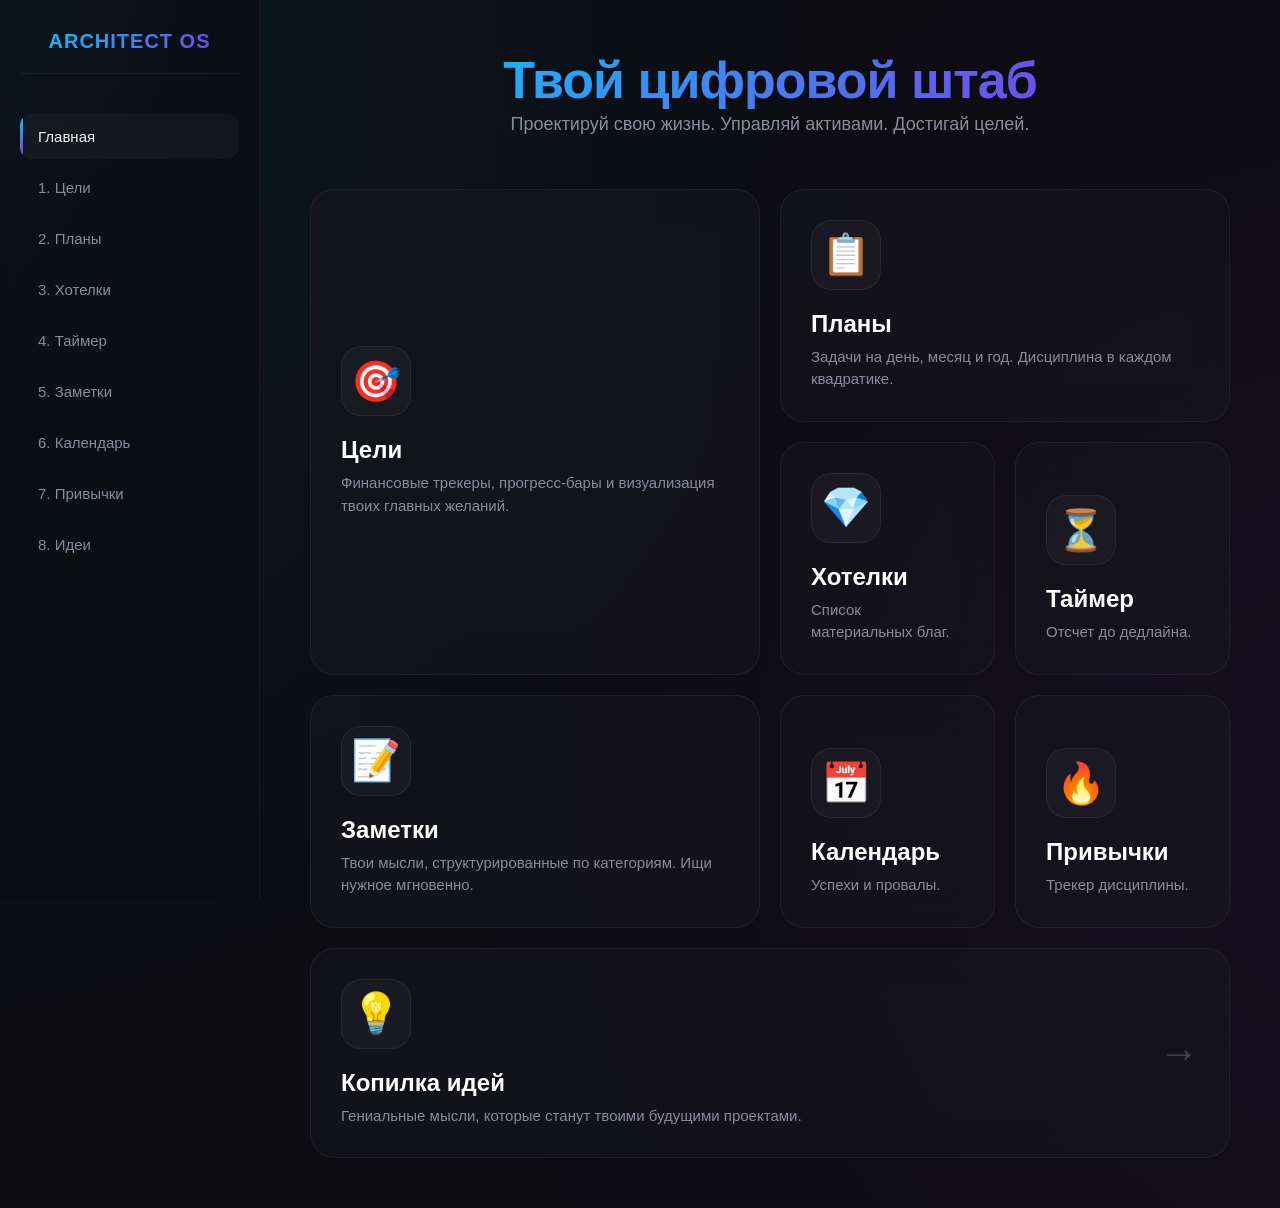
==== index.html @ 13b44ec0 "Update index.html" ====
<!DOCTYPE html>
<html lang="ru">
<head>
    <meta charset="UTF-8">
    <meta name="viewport" content="width=device-width, initial-scale=1.0">
    <title>Architect Dashboard</title>
    <link rel="stylesheet" href="style.css">
    <style>
        .header h1 { font-size: 52px; font-weight: 800; letter-spacing: -1px; background: var(--accent-gradient); -webkit-background-clip: text; -webkit-text-fill-color: transparent; }
        .header p { color: var(--text-muted); font-size: 18px; max-width: 600px; line-height: 1.6; margin-top: 10px; }
        
        /* Bento Grid (Разные размеры карточек) */
        .bento-grid { 
            display: grid; 
            grid-template-columns: repeat(4, 1fr); 
            grid-auto-rows: minmax(180px, auto);
            gap: 20px; 
            perspective: 1000px; 
        }
        
        .bento-card { 
            background: var(--card-bg); 
            backdrop-filter: blur(20px);
            border: 1px solid var(--border-color); 
            padding: 30px; 
            border-radius: 24px; 
            text-decoration: none; 
            color: #fff; 
            transition: all 0.4s ease;
            position: relative; 
            overflow: hidden; 
            display: flex;
            flex-direction: column;
            justify-content: flex-end;
            transform-style: preserve-3d;
        }

        /* Размеры карточек */
        .bento-card:nth-child(1) { grid-column: span 2; grid-row: span 2; justify-content: center; }
        .bento-card:nth-child(2) { grid-column: span 2; }
        .bento-card:nth-child(3) { grid-column: span 1; }
        .bento-card:nth-child(4) { grid-column: span 1; }
        .bento-card:nth-child(5) { grid-column: span 2; }
        .bento-card:nth-child(6) { grid-column: span 1; }
        .bento-card:nth-child(7) { grid-column: span 1; }
        .bento-card:nth-child(8) { grid-column: span 4; flex-direction: row; align-items: center; justify-content: space-between; }

        /* Градиентная обводка при наведении */
        .bento-card::before { 
            content: ''; position: absolute; inset: 0; border-radius: 24px; padding: 2px; 
            background: var(--accent-gradient); 
            -webkit-mask: linear-gradient(#fff 0 0) content-box, linear-gradient(#fff 0 0); 
            -webkit-mask-composite: xor; mask-composite: exclude; 
            opacity: 0; transition: 0.4s; 
        }
        .bento-card:hover::before { opacity: 1; }
        .bento-card:hover { 
            transform: translateY(-5px); 
            box-shadow: var(--shadow-heavy), var(--shadow-glow); 
        }
        
        .card-icon { 
            font-size: 40px; margin-bottom: 20px; 
            width: 70px; height: 70px; 
            display: flex; align-items: center; justify-content: center;
            background: rgba(255, 255, 255, 0.03); 
            border-radius: 20px; 
            border: 1px solid var(--border-color);
            transform: translateZ(30px); 
        }
        .bento-card h2 { font-size: 24px; margin-bottom: 8px; font-weight: 700; transform: translateZ(20px); }
        .bento-card p { color: var(--text-muted); font-size: 15px; line-height: 1.5; transform: translateZ(10px); }

        /* Адаптив для телефонов */
        @media (max-width: 900px) {
            .bento-grid { grid-template-columns: 1fr; }
            .bento-card { grid-column: span 1 !important; grid-row: span 1 !important; }
        }
    </style>
</head>
<body>

    <div class="sidebar">
        <div class="logo">Architect OS</div>
        <a href="index.html" class="nav-btn active">Главная</a>
        <a href="goals.html" class="nav-btn">1. Цели</a>
        <a href="plans.html" class="nav-btn">2. Планы</a>
        <a href="wishes.html" class="nav-btn">3. Хотелки</a>
        <a href="timer.html" class="nav-btn">4. Таймер</a>
        <a href="notes.html" class="nav-btn">5. Заметки</a>
        <a href="calendar.html" class="nav-btn">6. Календарь</a>
        <a href="habits.html" class="nav-btn">7. Привычки</a>
        <a href="ideas.html" class="nav-btn">8. Идеи</a>
    </div>

    <div class="main-content">
        <div class="header" style="margin-bottom: 50px; text-align: center;">
            <h1>Твой цифровой штаб</h1>
            <p style="margin: 0 auto;">Проектируй свою жизнь. Управляй активами. Достигай целей.</p>
        </div>

        <div class="bento-grid">
            <a href="goals.html" class="bento-card">
                <div class="card-icon">🎯</div>
                <h2>Цели</h2>
                <p>Финансовые трекеры, прогресс-бары и визуализация твоих главных желаний.</p>
            </a>
            <a href="plans.html" class="bento-card">
                <div class="card-icon">📋</div>
                <h2>Планы</h2>
                <p>Задачи на день, месяц и год. Дисциплина в каждом квадратике.</p>
            </a>
            <a href="wishes.html" class="bento-card">
                <div class="card-icon">💎</div>
                <h2>Хотелки</h2>
                <p>Список материальных благ.</p>
            </a>
            <a href="timer.html" class="bento-card">
                <div class="card-icon">⏳</div>
                <h2>Таймер</h2>
                <p>Отсчет до дедлайна.</p>
            </a>
            <a href="notes.html" class="bento-card">
                <div class="card-icon">📝</div>
                <h2>Заметки</h2>
                <p>Твои мысли, структурированные по категориям. Ищи нужное мгновенно.</p>
            </a>
            <a href="calendar.html" class="bento-card">
                <div class="card-icon">📅</div>
                <h2>Календарь</h2>
                <p>Успехи и провалы.</p>
            </a>
            <a href="habits.html" class="bento-card">
                <div class="card-icon">🔥</div>
                <h2>Привычки</h2>
                <p>Трекер дисциплины.</p>
            </a>
            <a href="ideas.html" class="bento-card">
                <div>
                    <div class="card-icon">💡</div>
                    <h2>Копилка идей</h2>
                    <p>Гениальные мысли, которые станут твоими будущими проектами.</p>
                </div>
                <div style="font-size: 40px; opacity: 0.2;">→</div>
            </a>
        </div>
    </div>

    <script src="effects.js"></script>
</body>
</html>
---- style.css ----
:root {
    --bg-color: #0d0d12; /* Глубокий, почти черный с легким фиолетовым оттенком */
    --card-bg: rgba(22, 22, 30, 0.7); /* Полупрозрачный графит */
    --text-main: #f0f0f5;
    --text-muted: #8a8a9d;
    
    /* Новая цветовая палитра: от бирюзы к фиолету */
    --accent-1: #00d2ff; 
    --accent-2: #8a2be2; 
    --accent-gradient: linear-gradient(135deg, var(--accent-1), var(--accent-2));
    
    --border-color: rgba(255, 255, 255, 0.06);
    --btn-bg: rgba(255, 255, 255, 0.05);
    
    --shadow-glow: 0 0 30px rgba(0, 210, 255, 0.15);
    --shadow-heavy: 0 20px 50px rgba(0, 0, 0, 0.5);
}

* { box-sizing: border-box; margin: 0; padding: 0; font-family: 'Inter', 'Segoe UI', sans-serif; }

body { 
    background-color: var(--bg-color); 
    color: var(--text-main); 
    display: flex; 
    min-height: 100vh; 
    overflow-x: hidden;
    position: relative;
}

/* --- ГЛОБАЛЬНЫЙ ФОН (Живой градиент) --- */
body::before {
    content: '';
    position: fixed;
    top: -50%; left: -50%; width: 200%; height: 200%;
    background: 
        radial-gradient(circle at 20% 30%, rgba(0, 210, 255, 0.08) 0%, transparent 40%),
        radial-gradient(circle at 80% 70%, rgba(138, 43, 226, 0.08) 0%, transparent 40%);
    animation: bg-float 20s infinite alternate ease-in-out;
    z-index: -1;
    pointer-events: none;
}
@keyframes bg-float {
    0% { transform: scale(1) translate(0, 0); }
    100% { transform: scale(1.1) translate(2%, 2%); }
}

/* --- БОКОВОЕ МЕНЮ (Стекло) --- */
.sidebar {
    width: 260px; 
    background: rgba(13, 13, 18, 0.6); 
    backdrop-filter: blur(20px);
    border-right: 1px solid var(--border-color);
    padding: 30px 20px; 
    position: fixed; 
    top: 0; left: 0; height: 100vh; 
    overflow-y: auto; 
    z-index: 10;
}

/* Логотип с градиентом */
.logo { 
    font-size: 20px; 
    font-weight: 800; 
    letter-spacing: 1px; 
    background: var(--accent-gradient);
    -webkit-background-clip: text;
    -webkit-text-fill-color: transparent;
    margin-bottom: 40px; 
    text-transform: uppercase; 
    text-align: center; 
    padding-bottom: 20px; 
    border-bottom: 1px solid var(--border-color);
}

/* Кнопки меню */
.nav-btn {
    display: flex;
    align-items: center;
    padding: 14px 18px; 
    color: var(--text-muted); 
    font-size: 15px; 
    font-weight: 500;
    text-decoration: none; 
    border-radius: 12px; 
    margin-bottom: 6px; 
    transition: all 0.3s ease;
    position: relative;
    overflow: hidden;
}

/* Эффект наведения на кнопки меню */
.nav-btn::before {
    content: ''; position: absolute; left: 0; top: 0; height: 100%; width: 3px;
    background: var(--accent-gradient); opacity: 0; transition: 0.3s;
}
.nav-btn:hover, .nav-btn.active { 
    background: rgba(255, 255, 255, 0.03); 
    color: var(--text-main); 
}
.nav-btn:hover::before, .nav-btn.active::before { opacity: 1; }

/* --- КОНТЕНТ --- */
.main-content { margin-left: 260px; padding: 50px; width: calc(100% - 260px); min-height: 100vh; }
.header-center { text-align: center; margin-bottom: 40px; }
.header-center h1 { 
    font-size: 38px; 
    font-weight: 700;
    background: var(--accent-gradient);
    -webkit-background-clip: text;
    -webkit-text-fill-color: transparent;
    margin-bottom: 10px; 
}

/* --- КНОПКИ --- */
.btn-primary {
    display: inline-flex; justify-content: center; align-items: center;
    width: 100%; padding: 16px 24px;
    background: var(--btn-bg); 
    color: #fff;
    border: 1px solid var(--border-color); 
    border-radius: 12px;
    cursor: pointer; font-weight: 600; font-size: 16px;
    transition: all 0.4s cubic-bezier(0.175, 0.885, 0.32, 1.275);
    position: relative;
    overflow: hidden;
}
.btn-primary:hover { 
    background: var(--accent-gradient); 
    border-color: transparent;
    box-shadow: var(--shadow-glow);
    transform: translateY(-2px);
}

/* --- ПОЛЯ ВВОДА --- */
.input-field {
    width: 100%; padding: 16px; margin-top: 5px; margin-bottom: 15px;
    background: rgba(0,0,0,0.2); 
    border: 1px solid var(--border-color); 
    color: #fff; 
    border-radius: 12px; 
    font-size: 15px;
    transition: all 0.3s ease;
}
.input-field:focus { 
    outline: none; 
    border-color: var(--accent-1); 
    box-shadow: 0 0 15px rgba(0, 210, 255, 0.1); 
    background: rgba(0,0,0,0.4);
}

/* --- КАРТОЧКИ (Стекло + 3D) --- */
.card { 
    background: var(--card-bg); 
    backdrop-filter: blur(20px); 
    border: 1px solid var(--border-color); 
    border-radius: 24px; 
    padding: 30px;
    margin-bottom: 24px;
    transition: all 0.4s cubic-bezier(0.175, 0.885, 0.32, 1.275);
    box-shadow: 0 4px 20px rgba(0, 0, 0, 0.2);
    position: relative;
    overflow: hidden;
    animation: slideUpFade 0.6s ease backwards;
    transform-style: preserve-3d;
}
.card:hover { 
    border-color: rgba(255, 255, 255, 0.15); 
    box-shadow: var(--shadow-heavy), var(--shadow-glow); 
}
.card h2, .card h3 { transform: translateZ(20px); }
.card p, .card span { transform: translateZ(10px); }

@keyframes slideUpFade { from { opacity: 0; transform: translateY(30px); } to { opacity: 1; transform: translateY(0); } }

/* Модальное окно */
.custom-modal {
    display: none; position: fixed; top: 0; left: 0; width: 100%; height: 100%;
    background: rgba(0, 0, 0, 0.8); z-index: 9999; justify-content: center; align-items: center;
    backdrop-filter: blur(10px);
}
.custom-modal-content {
    background: #16161e; padding: 35px; border-radius: 24px;
    border: 1px solid rgba(255,255,255,0.1); max-width: 400px; width: 90%; text-align: center;
    box-shadow: var(--shadow-heavy);
    animation: slideUpFade 0.4s ease;
}
.custom-modal h3 { font-size: 22px; margin-bottom: 15px; background: var(--accent-gradient); -webkit-background-clip: text; -webkit-text-fill-color: transparent; }
.custom-modal p { color: var(--text-muted); margin-bottom: 25px; }
.custom-modal-buttons { display: flex; gap: 12px; }
.custom-modal-btn {
    flex: 1; padding: 14px; border-radius: 12px; cursor: pointer; font-weight: 600;
    border: none; font-size: 15px; transition: 0.3s;
}
.btn-confirm-delete { background: #ff4d4d; color: white; }
.btn-confirm-delete:hover { background: #e60000; }
.btn-cancel-delete { background: var(--btn-bg); color: white; border: 1px solid var(--border-color); }
.btn-cancel-delete:hover { background: rgba(255,255,255,0.1); }
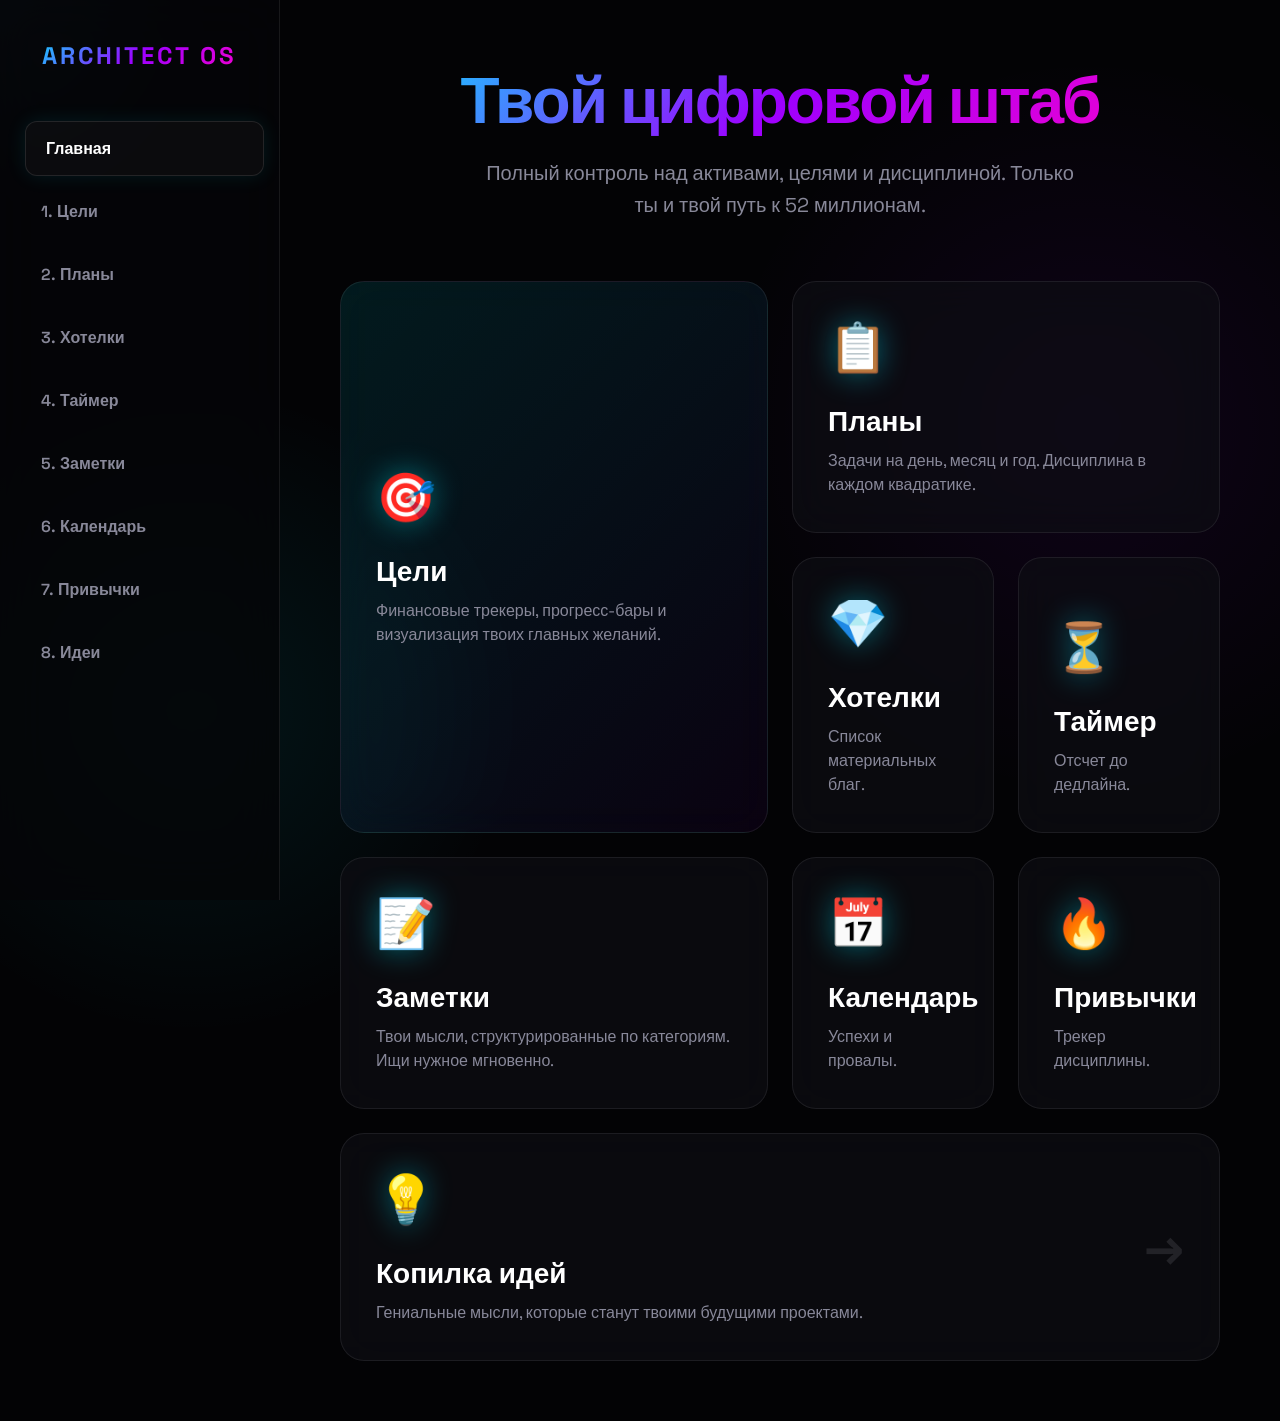
==== commit 4bad15be: "Update index.html" ====
--- a/index.html
+++ b/index.html
@@ -3,30 +3,30 @@
 <head>
     <meta charset="UTF-8">
     <meta name="viewport" content="width=device-width, initial-scale=1.0">
-    <title>Architect Dashboard</title>
+    <title>Architect OS</title>
     <link rel="stylesheet" href="style.css">
     <style>
-        .header h1 { font-size: 52px; font-weight: 800; letter-spacing: -1px; background: var(--accent-gradient); -webkit-background-clip: text; -webkit-text-fill-color: transparent; }
-        .header p { color: var(--text-muted); font-size: 18px; max-width: 600px; line-height: 1.6; margin-top: 10px; }
+        .header { margin-bottom: 60px; text-align: center; }
+        .header h1 { font-size: 64px; font-weight: 700; letter-spacing: -2px; background: var(--gradient-main); -webkit-background-clip: text; -webkit-text-fill-color: transparent; }
+        .header p { color: var(--text-muted); font-size: 20px; max-width: 600px; margin: 15px auto 0; line-height: 1.6; }
         
-        /* Bento Grid (Разные размеры карточек) */
         .bento-grid { 
             display: grid; 
             grid-template-columns: repeat(4, 1fr); 
-            grid-auto-rows: minmax(180px, auto);
-            gap: 20px; 
-            perspective: 1000px; 
+            grid-auto-rows: minmax(200px, auto);
+            gap: 24px; 
+            perspective: 1200px; 
         }
         
         .bento-card { 
-            background: var(--card-bg); 
+            background: var(--panel-bg); 
             backdrop-filter: blur(20px);
-            border: 1px solid var(--border-color); 
-            padding: 30px; 
+            border: 1px solid var(--border-glass); 
+            padding: 35px; 
             border-radius: 24px; 
             text-decoration: none; 
             color: #fff; 
-            transition: all 0.4s ease;
+            transition: all 0.5s cubic-bezier(0.175, 0.885, 0.32, 1.275);
             position: relative; 
             overflow: hidden; 
             display: flex;
@@ -35,8 +35,8 @@
             transform-style: preserve-3d;
         }
 
-        /* Размеры карточек */
-        .bento-card:nth-child(1) { grid-column: span 2; grid-row: span 2; justify-content: center; }
+        /* Асимметричная сетка (Bento) */
+        .bento-card:nth-child(1) { grid-column: span 2; grid-row: span 2; justify-content: center; background: linear-gradient(135deg, rgba(0,240,255,0.1), rgba(157,0,255,0.05)); }
         .bento-card:nth-child(2) { grid-column: span 2; }
         .bento-card:nth-child(3) { grid-column: span 1; }
         .bento-card:nth-child(4) { grid-column: span 1; }
@@ -45,36 +45,31 @@
         .bento-card:nth-child(7) { grid-column: span 1; }
         .bento-card:nth-child(8) { grid-column: span 4; flex-direction: row; align-items: center; justify-content: space-between; }
 
-        /* Градиентная обводка при наведении */
         .bento-card::before { 
             content: ''; position: absolute; inset: 0; border-radius: 24px; padding: 2px; 
-            background: var(--accent-gradient); 
+            background: var(--gradient-main); 
             -webkit-mask: linear-gradient(#fff 0 0) content-box, linear-gradient(#fff 0 0); 
             -webkit-mask-composite: xor; mask-composite: exclude; 
             opacity: 0; transition: 0.4s; 
         }
         .bento-card:hover::before { opacity: 1; }
         .bento-card:hover { 
-            transform: translateY(-5px); 
-            box-shadow: var(--shadow-heavy), var(--shadow-glow); 
+            transform: translateY(-8px) scale(1.01); 
+            box-shadow: 0 30px 60px rgba(0, 0, 0, 0.8), 0 0 40px rgba(0, 240, 255, 0.15); 
         }
         
         .card-icon { 
-            font-size: 40px; margin-bottom: 20px; 
-            width: 70px; height: 70px; 
-            display: flex; align-items: center; justify-content: center;
-            background: rgba(255, 255, 255, 0.03); 
-            border-radius: 20px; 
-            border: 1px solid var(--border-color);
-            transform: translateZ(30px); 
+            font-size: 48px; margin-bottom: 25px; 
+            transform: translateZ(40px); 
+            filter: drop-shadow(0 0 15px rgba(0, 240, 255, 0.4));
         }
-        .bento-card h2 { font-size: 24px; margin-bottom: 8px; font-weight: 700; transform: translateZ(20px); }
-        .bento-card p { color: var(--text-muted); font-size: 15px; line-height: 1.5; transform: translateZ(10px); }
+        .bento-card h2 { font-size: 28px; margin-bottom: 10px; font-weight: 700; transform: translateZ(30px); }
+        .bento-card p { color: var(--text-muted); font-size: 16px; line-height: 1.5; transform: translateZ(20px); }
 
-        /* Адаптив для телефонов */
         @media (max-width: 900px) {
             .bento-grid { grid-template-columns: 1fr; }
             .bento-card { grid-column: span 1 !important; grid-row: span 1 !important; }
+            .header h1 { font-size: 42px; }
         }
     </style>
 </head>
@@ -94,9 +89,9 @@
     </div>
 
     <div class="main-content">
-        <div class="header" style="margin-bottom: 50px; text-align: center;">
+        <div class="header">
             <h1>Твой цифровой штаб</h1>
-            <p style="margin: 0 auto;">Проектируй свою жизнь. Управляй активами. Достигай целей.</p>
+            <p>Полный контроль над активами, целями и дисциплиной. Только ты и твой путь к 52 миллионам.</p>
         </div>
 
         <div class="bento-grid">
@@ -141,11 +136,10 @@
                     <h2>Копилка идей</h2>
                     <p>Гениальные мысли, которые станут твоими будущими проектами.</p>
                 </div>
-                <div style="font-size: 40px; opacity: 0.2;">→</div>
+                <div style="font-size: 50px; opacity: 0.1; font-weight: bold;">→</div>
             </a>
         </div>
     </div>
-
     <script src="effects.js"></script>
 </body>
 </html>
--- a/style.css
+++ b/style.css
@@ -1,197 +1,171 @@
+@import url('https://fonts.googleapis.com/css2?family=Space+Grotesk:wght@400;600;700&display=swap');
+
 :root {
-    --bg-color: #0d0d12; /* Глубокий, почти черный с легким фиолетовым оттенком */
-    --card-bg: rgba(22, 22, 30, 0.7); /* Полупрозрачный графит */
-    --text-main: #f0f0f5;
-    --text-muted: #8a8a9d;
-    
-    /* Новая цветовая палитра: от бирюзы к фиолету */
-    --accent-1: #00d2ff; 
-    --accent-2: #8a2be2; 
-    --accent-gradient: linear-gradient(135deg, var(--accent-1), var(--accent-2));
-    
-    --border-color: rgba(255, 255, 255, 0.06);
-    --btn-bg: rgba(255, 255, 255, 0.05);
-    
-    --shadow-glow: 0 0 30px rgba(0, 210, 255, 0.15);
-    --shadow-heavy: 0 20px 50px rgba(0, 0, 0, 0.5);
+    --bg-deep: #030305;
+    --panel-bg: rgba(15, 15, 20, 0.65);
+    --text-main: #ffffff;
+    --text-muted: #888899;
+    --neon-blue: #00f0ff;
+    --neon-purple: #9d00ff;
+    --neon-pink: #ff00c8;
+    --gradient-main: linear-gradient(135deg, var(--neon-blue), var(--neon-purple), var(--neon-pink));
+    --border-glass: rgba(255, 255, 255, 0.08);
 }
 
-* { box-sizing: border-box; margin: 0; padding: 0; font-family: 'Inter', 'Segoe UI', sans-serif; }
+* { box-sizing: border-box; margin: 0; padding: 0; font-family: 'Space Grotesk', sans-serif; }
 
 body { 
-    background-color: var(--bg-color); 
+    background-color: var(--bg-deep); 
     color: var(--text-main); 
     display: flex; 
     min-height: 100vh; 
     overflow-x: hidden;
     position: relative;
+    /* Сложный многослойный фон */
+    background-image: 
+        radial-gradient(circle at 15% 50%, rgba(0, 240, 255, 0.08), transparent 25%),
+        radial-gradient(circle at 85% 30%, rgba(157, 0, 255, 0.08), transparent 25%);
 }
 
-/* --- ГЛОБАЛЬНЫЙ ФОН (Живой градиент) --- */
-body::before {
-    content: '';
-    position: fixed;
-    top: -50%; left: -50%; width: 200%; height: 200%;
-    background: 
-        radial-gradient(circle at 20% 30%, rgba(0, 210, 255, 0.08) 0%, transparent 40%),
-        radial-gradient(circle at 80% 70%, rgba(138, 43, 226, 0.08) 0%, transparent 40%);
-    animation: bg-float 20s infinite alternate ease-in-out;
-    z-index: -1;
-    pointer-events: none;
-}
-@keyframes bg-float {
-    0% { transform: scale(1) translate(0, 0); }
-    100% { transform: scale(1.1) translate(2%, 2%); }
+/* --- БОКОВОЕ МЕНЮ (Строгое, киберпанк) --- */
+.sidebar {
+    width: 280px; 
+    background: rgba(5, 5, 8, 0.8); 
+    backdrop-filter: blur(25px);
+    -webkit-backdrop-filter: blur(25px);
+    border-right: 1px solid var(--border-glass);
+    padding: 40px 20px; 
+    position: fixed; 
+    top: 0; left: 0; height: 100vh; 
+    z-index: 100;
 }
 
-/* --- БОКОВОЕ МЕНЮ (Стекло) --- */
-.sidebar {
-    width: 260px; 
-    background: rgba(13, 13, 18, 0.6); 
-    backdrop-filter: blur(20px);
-    border-right: 1px solid var(--border-color);
-    padding: 30px 20px; 
-    position: fixed; 
-    top: 0; left: 0; height: 100vh; 
-    overflow-y: auto; 
-    z-index: 10;
+.logo { 
+    font-size: 24px; 
+    font-weight: 700; 
+    letter-spacing: 3px; 
+    text-transform: uppercase;
+    background: var(--gradient-main);
+    -webkit-background-clip: text;
+    -webkit-text-fill-color: transparent;
+    margin-bottom: 50px; 
+    text-align: center;
 }
 
-/* Логотип с градиентом */
-.logo { 
-    font-size: 20px; 
-    font-weight: 800; 
-    letter-spacing: 1px; 
-    background: var(--accent-gradient);
+.nav-btn {
+    display: flex; align-items: center;
+    padding: 16px 20px; 
+    color: var(--text-muted); 
+    font-size: 16px; 
+    font-weight: 600;
+    text-decoration: none; 
+    border-radius: 12px; 
+    margin-bottom: 8px; 
+    transition: all 0.4s ease;
+    border: 1px solid transparent;
+}
+
+.nav-btn:hover, .nav-btn.active { 
+    background: rgba(255, 255, 255, 0.03); 
+    color: #fff; 
+    border: 1px solid rgba(255, 255, 255, 0.1);
+    box-shadow: 0 0 20px rgba(0, 240, 255, 0.1);
+    transform: translateX(5px);
+}
+
+/* --- КОНТЕНТ --- */
+.main-content { margin-left: 280px; padding: 60px; width: calc(100% - 280px); min-height: 100vh; }
+.header-center { text-align: center; margin-bottom: 60px; }
+.header-center h1 { 
+    font-size: 48px; 
+    font-weight: 700;
+    letter-spacing: -1px;
+    background: linear-gradient(to right, #fff, #888);
     -webkit-background-clip: text;
     -webkit-text-fill-color: transparent;
-    margin-bottom: 40px; 
-    text-transform: uppercase; 
-    text-align: center; 
-    padding-bottom: 20px; 
-    border-bottom: 1px solid var(--border-color);
-}
-
-/* Кнопки меню */
-.nav-btn {
-    display: flex;
-    align-items: center;
-    padding: 14px 18px; 
-    color: var(--text-muted); 
-    font-size: 15px; 
-    font-weight: 500;
-    text-decoration: none; 
-    border-radius: 12px; 
-    margin-bottom: 6px; 
-    transition: all 0.3s ease;
-    position: relative;
-    overflow: hidden;
-}
-
-/* Эффект наведения на кнопки меню */
-.nav-btn::before {
-    content: ''; position: absolute; left: 0; top: 0; height: 100%; width: 3px;
-    background: var(--accent-gradient); opacity: 0; transition: 0.3s;
-}
-.nav-btn:hover, .nav-btn.active { 
-    background: rgba(255, 255, 255, 0.03); 
-    color: var(--text-main); 
-}
-.nav-btn:hover::before, .nav-btn.active::before { opacity: 1; }
-
-/* --- КОНТЕНТ --- */
-.main-content { margin-left: 260px; padding: 50px; width: calc(100% - 260px); min-height: 100vh; }
-.header-center { text-align: center; margin-bottom: 40px; }
-.header-center h1 { 
-    font-size: 38px; 
-    font-weight: 700;
-    background: var(--accent-gradient);
-    -webkit-background-clip: text;
-    -webkit-text-fill-color: transparent;
-    margin-bottom: 10px; 
+    margin-bottom: 15px; 
 }
 
 /* --- КНОПКИ --- */
 .btn-primary {
     display: inline-flex; justify-content: center; align-items: center;
-    width: 100%; padding: 16px 24px;
-    background: var(--btn-bg); 
+    width: 100%; padding: 18px 30px;
+    background: rgba(255, 255, 255, 0.03); 
     color: #fff;
-    border: 1px solid var(--border-color); 
+    border: 1px solid rgba(255, 255, 255, 0.1); 
     border-radius: 12px;
     cursor: pointer; font-weight: 600; font-size: 16px;
-    transition: all 0.4s cubic-bezier(0.175, 0.885, 0.32, 1.275);
+    font-family: 'Space Grotesk', sans-serif;
+    transition: all 0.4s ease;
     position: relative;
     overflow: hidden;
+    z-index: 1;
+}
+.btn-primary::after {
+    content: ''; position: absolute; inset: 0; z-index: -1;
+    background: var(--gradient-main); opacity: 0; transition: 0.4s;
 }
 .btn-primary:hover { 
-    background: var(--accent-gradient); 
     border-color: transparent;
-    box-shadow: var(--shadow-glow);
+    box-shadow: 0 0 30px rgba(157, 0, 255, 0.4);
     transform: translateY(-2px);
 }
+.btn-primary:hover::after { opacity: 1; }
 
 /* --- ПОЛЯ ВВОДА --- */
 .input-field {
-    width: 100%; padding: 16px; margin-top: 5px; margin-bottom: 15px;
-    background: rgba(0,0,0,0.2); 
-    border: 1px solid var(--border-color); 
-    color: #fff; 
-    border-radius: 12px; 
-    font-size: 15px;
+    width: 100%; padding: 18px; margin-top: 5px; margin-bottom: 20px;
+    background: rgba(0,0,0,0.4); 
+    border: 1px solid rgba(255,255,255,0.1); 
+    color: var(--neon-blue); 
+    font-family: 'Space Grotesk', sans-serif;
+    border-radius: 12px; font-size: 16px;
     transition: all 0.3s ease;
 }
 .input-field:focus { 
     outline: none; 
-    border-color: var(--accent-1); 
-    box-shadow: 0 0 15px rgba(0, 210, 255, 0.1); 
-    background: rgba(0,0,0,0.4);
+    border-color: var(--neon-blue); 
+    box-shadow: 0 0 20px rgba(0, 240, 255, 0.2); 
 }
 
-/* --- КАРТОЧКИ (Стекло + 3D) --- */
+/* --- КАРТОЧКИ (3D Стекло) --- */
 .card { 
-    background: var(--card-bg); 
+    background: var(--panel-bg); 
     backdrop-filter: blur(20px); 
-    border: 1px solid var(--border-color); 
-    border-radius: 24px; 
+    -webkit-backdrop-filter: blur(20px);
+    border: 1px solid var(--border-glass); 
+    border-radius: 20px; 
     padding: 30px;
     margin-bottom: 24px;
     transition: all 0.4s cubic-bezier(0.175, 0.885, 0.32, 1.275);
-    box-shadow: 0 4px 20px rgba(0, 0, 0, 0.2);
+    box-shadow: 0 10px 40px rgba(0, 0, 0, 0.4);
     position: relative;
-    overflow: hidden;
-    animation: slideUpFade 0.6s ease backwards;
     transform-style: preserve-3d;
 }
 .card:hover { 
     border-color: rgba(255, 255, 255, 0.15); 
-    box-shadow: var(--shadow-heavy), var(--shadow-glow); 
+    box-shadow: 0 20px 50px rgba(0, 0, 0, 0.6), 0 0 30px rgba(0, 240, 255, 0.1); 
 }
-.card h2, .card h3 { transform: translateZ(20px); }
-.card p, .card span { transform: translateZ(10px); }
-
-@keyframes slideUpFade { from { opacity: 0; transform: translateY(30px); } to { opacity: 1; transform: translateY(0); } }
 
 /* Модальное окно */
 .custom-modal {
     display: none; position: fixed; top: 0; left: 0; width: 100%; height: 100%;
-    background: rgba(0, 0, 0, 0.8); z-index: 9999; justify-content: center; align-items: center;
-    backdrop-filter: blur(10px);
+    background: rgba(0, 0, 0, 0.9); z-index: 9999; justify-content: center; align-items: center;
+    backdrop-filter: blur(15px);
 }
 .custom-modal-content {
-    background: #16161e; padding: 35px; border-radius: 24px;
-    border: 1px solid rgba(255,255,255,0.1); max-width: 400px; width: 90%; text-align: center;
-    box-shadow: var(--shadow-heavy);
-    animation: slideUpFade 0.4s ease;
+    background: #0a0a0f; padding: 40px; border-radius: 24px;
+    border: 1px solid rgba(255,255,255,0.1); max-width: 450px; width: 90%; text-align: center;
+    box-shadow: 0 0 50px rgba(157, 0, 255, 0.2);
 }
-.custom-modal h3 { font-size: 22px; margin-bottom: 15px; background: var(--accent-gradient); -webkit-background-clip: text; -webkit-text-fill-color: transparent; }
-.custom-modal p { color: var(--text-muted); margin-bottom: 25px; }
-.custom-modal-buttons { display: flex; gap: 12px; }
+.custom-modal h3 { font-size: 24px; margin-bottom: 15px; color: var(--neon-pink); }
+.custom-modal p { color: var(--text-muted); margin-bottom: 30px; font-size: 16px; }
+.custom-modal-buttons { display: flex; gap: 15px; }
 .custom-modal-btn {
-    flex: 1; padding: 14px; border-radius: 12px; cursor: pointer; font-weight: 600;
-    border: none; font-size: 15px; transition: 0.3s;
+    flex: 1; padding: 16px; border-radius: 12px; cursor: pointer; font-weight: 600; font-family: 'Space Grotesk', sans-serif;
+    border: none; font-size: 16px; transition: 0.3s;
 }
-.btn-confirm-delete { background: #ff4d4d; color: white; }
-.btn-confirm-delete:hover { background: #e60000; }
-.btn-cancel-delete { background: var(--btn-bg); color: white; border: 1px solid var(--border-color); }
+.btn-confirm-delete { background: #ff0055; color: white; }
+.btn-confirm-delete:hover { background: #ff3377; box-shadow: 0 0 20px rgba(255, 0, 85, 0.4); }
+.btn-cancel-delete { background: rgba(255,255,255,0.05); color: white; border: 1px solid rgba(255,255,255,0.1); }
 .btn-cancel-delete:hover { background: rgba(255,255,255,0.1); }
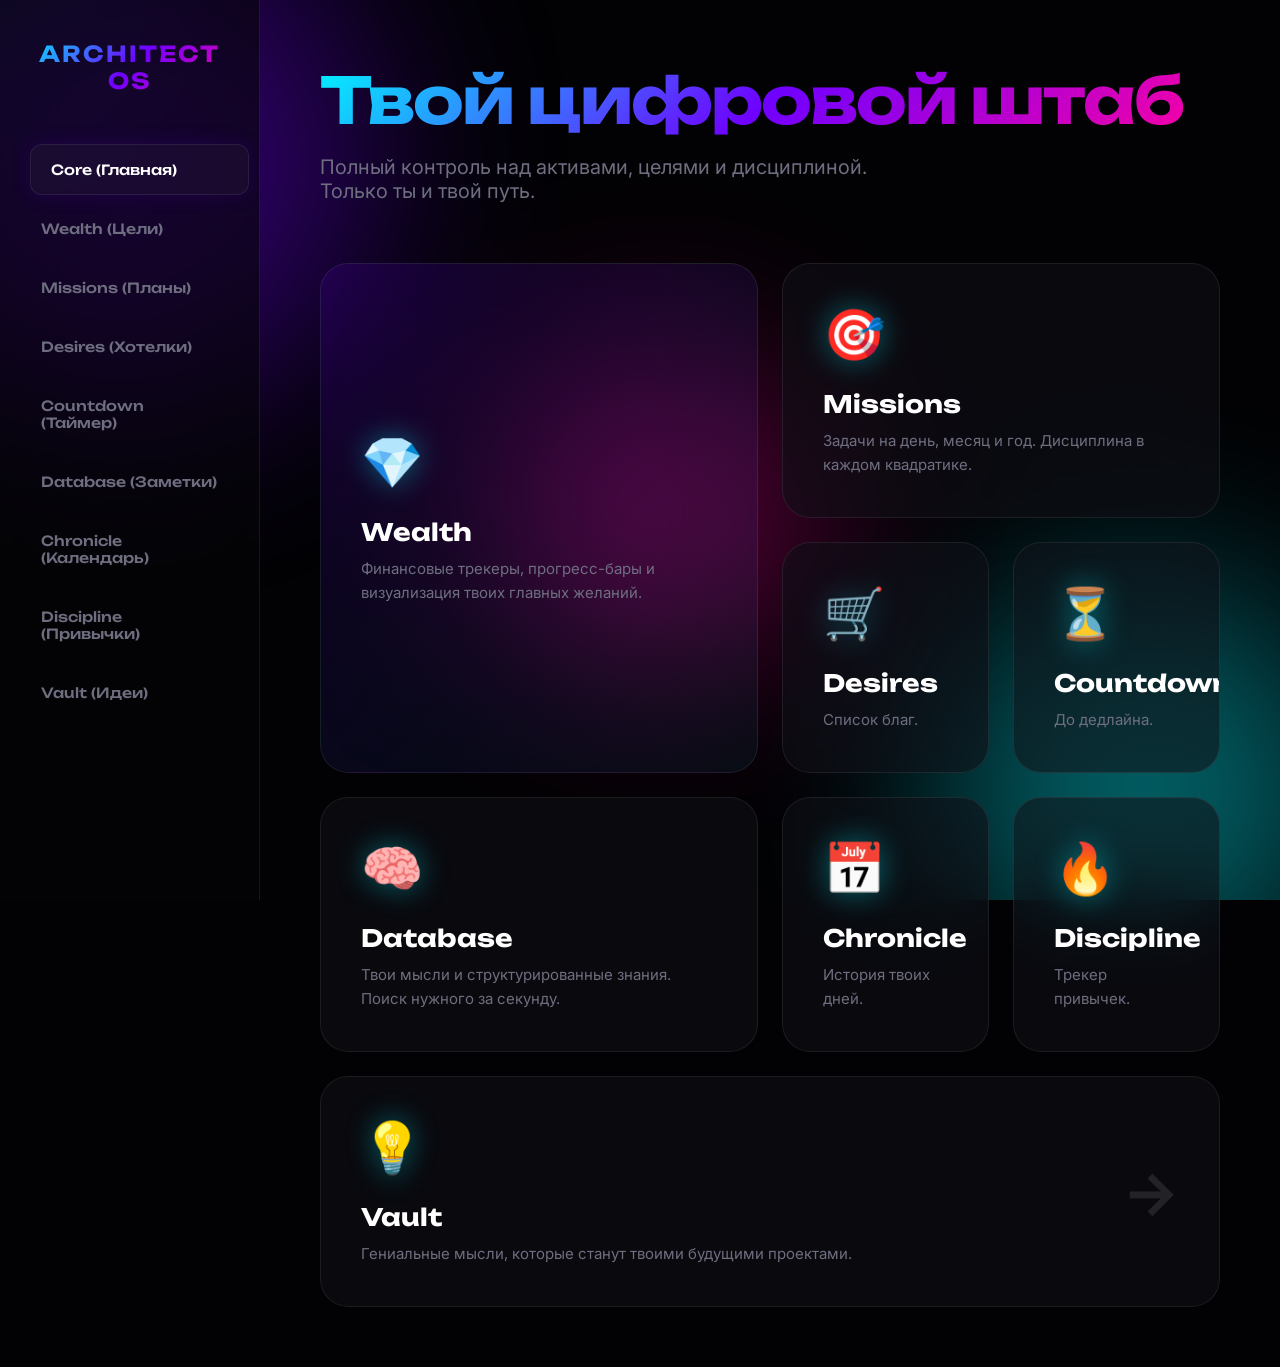
==== commit 0c9a54f5: "Update index.html" ====
--- a/index.html
+++ b/index.html
@@ -3,40 +3,25 @@
 <head>
     <meta charset="UTF-8">
     <meta name="viewport" content="width=device-width, initial-scale=1.0">
-    <title>Architect OS</title>
+    <title>Architect OS | Core</title>
     <link rel="stylesheet" href="style.css">
     <style>
-        .header { margin-bottom: 60px; text-align: center; }
-        .header h1 { font-size: 64px; font-weight: 700; letter-spacing: -2px; background: var(--gradient-main); -webkit-background-clip: text; -webkit-text-fill-color: transparent; }
-        .header p { color: var(--text-muted); font-size: 20px; max-width: 600px; margin: 15px auto 0; line-height: 1.6; }
-        
-        .bento-grid { 
-            display: grid; 
-            grid-template-columns: repeat(4, 1fr); 
-            grid-auto-rows: minmax(200px, auto);
-            gap: 24px; 
-            perspective: 1200px; 
+        /* Специфичный стиль для Bento-сетки */
+        .bento { 
+            display: grid; grid-template-columns: repeat(4, 1fr); 
+            grid-auto-rows: minmax(220px, auto); gap: 24px; perspective: 1500px; 
         }
         
         .bento-card { 
-            background: var(--panel-bg); 
-            backdrop-filter: blur(20px);
-            border: 1px solid var(--border-glass); 
-            padding: 35px; 
-            border-radius: 24px; 
-            text-decoration: none; 
-            color: #fff; 
-            transition: all 0.5s cubic-bezier(0.175, 0.885, 0.32, 1.275);
-            position: relative; 
-            overflow: hidden; 
-            display: flex;
-            flex-direction: column;
-            justify-content: flex-end;
+            background: var(--panel-bg); backdrop-filter: blur(40px); -webkit-backdrop-filter: blur(40px);
+            border: 1px solid var(--glass-border); padding: 40px; border-radius: 28px; 
+            text-decoration: none; color: #fff; transition: all 0.5s cubic-bezier(0.175, 0.885, 0.32, 1.275);
+            position: relative; overflow: hidden; display: flex; flex-direction: column; justify-content: flex-end;
             transform-style: preserve-3d;
         }
 
-        /* Асимметричная сетка (Bento) */
-        .bento-card:nth-child(1) { grid-column: span 2; grid-row: span 2; justify-content: center; background: linear-gradient(135deg, rgba(0,240,255,0.1), rgba(157,0,255,0.05)); }
+        /* Асимметрия */
+        .bento-card:nth-child(1) { grid-column: span 2; grid-row: span 2; justify-content: center; background: linear-gradient(135deg, rgba(112,0,255,0.15), rgba(0,243,255,0.05)); }
         .bento-card:nth-child(2) { grid-column: span 2; }
         .bento-card:nth-child(3) { grid-column: span 1; }
         .bento-card:nth-child(4) { grid-column: span 1; }
@@ -46,97 +31,95 @@
         .bento-card:nth-child(8) { grid-column: span 4; flex-direction: row; align-items: center; justify-content: space-between; }
 
         .bento-card::before { 
-            content: ''; position: absolute; inset: 0; border-radius: 24px; padding: 2px; 
-            background: var(--gradient-main); 
+            content: ''; position: absolute; inset: 0; border-radius: 28px; padding: 2px; 
+            background: var(--gradient-core); 
             -webkit-mask: linear-gradient(#fff 0 0) content-box, linear-gradient(#fff 0 0); 
-            -webkit-mask-composite: xor; mask-composite: exclude; 
-            opacity: 0; transition: 0.4s; 
+            -webkit-mask-composite: xor; mask-composite: exclude; opacity: 0; transition: 0.4s; 
         }
         .bento-card:hover::before { opacity: 1; }
-        .bento-card:hover { 
-            transform: translateY(-8px) scale(1.01); 
-            box-shadow: 0 30px 60px rgba(0, 0, 0, 0.8), 0 0 40px rgba(0, 240, 255, 0.15); 
-        }
+        .bento-card:hover { transform: translateY(-8px) scale(1.02); box-shadow: 0 30px 60px rgba(0, 0, 0, 0.8), 0 0 40px rgba(112, 0, 255, 0.2); }
         
-        .card-icon { 
-            font-size: 48px; margin-bottom: 25px; 
-            transform: translateZ(40px); 
-            filter: drop-shadow(0 0 15px rgba(0, 240, 255, 0.4));
-        }
-        .bento-card h2 { font-size: 28px; margin-bottom: 10px; font-weight: 700; transform: translateZ(30px); }
-        .bento-card p { color: var(--text-muted); font-size: 16px; line-height: 1.5; transform: translateZ(20px); }
+        .card-icon { font-size: 50px; margin-bottom: 25px; transform: translateZ(50px); filter: drop-shadow(0 0 15px rgba(0, 243, 255, 0.4)); }
+        .bento-card h2 { font-family: 'Unbounded', sans-serif; font-size: 24px; margin-bottom: 10px; transform: translateZ(30px); }
+        .bento-card p { color: var(--text-muted); font-size: 15px; line-height: 1.6; transform: translateZ(20px); }
 
         @media (max-width: 900px) {
-            .bento-grid { grid-template-columns: 1fr; }
+            .bento { grid-template-columns: 1fr; }
             .bento-card { grid-column: span 1 !important; grid-row: span 1 !important; }
-            .header h1 { font-size: 42px; }
         }
     </style>
 </head>
 <body>
 
+    <!-- Живой фон -->
+    <div class="bg-orbs">
+        <div class="orb orb-1"></div>
+        <div class="orb orb-2"></div>
+        <div class="orb orb-3"></div>
+    </div>
+
     <div class="sidebar">
         <div class="logo">Architect OS</div>
-        <a href="index.html" class="nav-btn active">Главная</a>
-        <a href="goals.html" class="nav-btn">1. Цели</a>
-        <a href="plans.html" class="nav-btn">2. Планы</a>
-        <a href="wishes.html" class="nav-btn">3. Хотелки</a>
-        <a href="timer.html" class="nav-btn">4. Таймер</a>
-        <a href="notes.html" class="nav-btn">5. Заметки</a>
-        <a href="calendar.html" class="nav-btn">6. Календарь</a>
-        <a href="habits.html" class="nav-btn">7. Привычки</a>
-        <a href="ideas.html" class="nav-btn">8. Идеи</a>
+        <a href="index.html" class="nav-btn active">Core (Главная)</a>
+        <a href="goals.html" class="nav-btn">Wealth (Цели)</a>
+        <a href="plans.html" class="nav-btn">Missions (Планы)</a>
+        <a href="wishes.html" class="nav-btn">Desires (Хотелки)</a>
+        <a href="timer.html" class="nav-btn">Countdown (Таймер)</a>
+        <a href="notes.html" class="nav-btn">Database (Заметки)</a>
+        <a href="calendar.html" class="nav-btn">Chronicle (Календарь)</a>
+        <a href="habits.html" class="nav-btn">Discipline (Привычки)</a>
+        <a href="ideas.html" class="nav-btn">Vault (Идеи)</a>
     </div>
 
     <div class="main-content">
-        <div class="header">
-            <h1>Твой цифровой штаб</h1>
-            <p>Полный контроль над активами, целями и дисциплиной. Только ты и твой путь к 52 миллионам.</p>
+        <div class="header" style="margin-bottom: 60px; text-align: left;">
+            <h1 style="font-size: 64px; font-weight: 700; letter-spacing: -2px; background: var(--gradient-core); -webkit-background-clip: text; -webkit-text-fill-color: transparent;">Твой цифровой штаб</h1>
+            <p style="color: var(--text-muted); font-size: 20px; max-width: 600px; margin-top: 15px;">Полный контроль над активами, целями и дисциплиной. Только ты и твой путь.</p>
         </div>
 
-        <div class="bento-grid">
+        <div class="bento">
             <a href="goals.html" class="bento-card">
-                <div class="card-icon">🎯</div>
-                <h2>Цели</h2>
+                <div class="card-icon">💎</div>
+                <h2>Wealth</h2>
                 <p>Финансовые трекеры, прогресс-бары и визуализация твоих главных желаний.</p>
             </a>
             <a href="plans.html" class="bento-card">
-                <div class="card-icon">📋</div>
-                <h2>Планы</h2>
+                <div class="card-icon">🎯</div>
+                <h2>Missions</h2>
                 <p>Задачи на день, месяц и год. Дисциплина в каждом квадратике.</p>
             </a>
             <a href="wishes.html" class="bento-card">
-                <div class="card-icon">💎</div>
-                <h2>Хотелки</h2>
-                <p>Список материальных благ.</p>
+                <div class="card-icon">🛒</div>
+                <h2>Desires</h2>
+                <p>Список благ.</p>
             </a>
             <a href="timer.html" class="bento-card">
                 <div class="card-icon">⏳</div>
-                <h2>Таймер</h2>
-                <p>Отсчет до дедлайна.</p>
+                <h2>Countdown</h2>
+                <p>До дедлайна.</p>
             </a>
             <a href="notes.html" class="bento-card">
-                <div class="card-icon">📝</div>
-                <h2>Заметки</h2>
-                <p>Твои мысли, структурированные по категориям. Ищи нужное мгновенно.</p>
+                <div class="card-icon">🧠</div>
+                <h2>Database</h2>
+                <p>Твои мысли и структурированные знания. Поиск нужного за секунду.</p>
             </a>
             <a href="calendar.html" class="bento-card">
                 <div class="card-icon">📅</div>
-                <h2>Календарь</h2>
-                <p>Успехи и провалы.</p>
+                <h2>Chronicle</h2>
+                <p>История твоих дней.</p>
             </a>
             <a href="habits.html" class="bento-card">
                 <div class="card-icon">🔥</div>
-                <h2>Привычки</h2>
-                <p>Трекер дисциплины.</p>
+                <h2>Discipline</h2>
+                <p>Трекер привычек.</p>
             </a>
             <a href="ideas.html" class="bento-card">
                 <div>
                     <div class="card-icon">💡</div>
-                    <h2>Копилка идей</h2>
+                    <h2>Vault</h2>
                     <p>Гениальные мысли, которые станут твоими будущими проектами.</p>
                 </div>
-                <div style="font-size: 50px; opacity: 0.1; font-weight: bold;">→</div>
+                <div style="font-size: 60px; opacity: 0.1; font-weight: bold;">→</div>
             </a>
         </div>
     </div>
--- a/style.css
+++ b/style.css
@@ -1,171 +1,132 @@
-@import url('https://fonts.googleapis.com/css2?family=Space+Grotesk:wght@400;600;700&display=swap');
+@import url('https://fonts.googleapis.com/css2?family=Unbounded:wght@300;500;700&family=Inter:wght@400;600&display=swap');
 
 :root {
-    --bg-deep: #030305;
-    --panel-bg: rgba(15, 15, 20, 0.65);
+    --bg-base: #020204;
+    --panel-bg: rgba(18, 18, 24, 0.55);
+    --glass-border: rgba(255, 255, 255, 0.08);
+    
     --text-main: #ffffff;
-    --text-muted: #888899;
-    --neon-blue: #00f0ff;
-    --neon-purple: #9d00ff;
-    --neon-pink: #ff00c8;
-    --gradient-main: linear-gradient(135deg, var(--neon-blue), var(--neon-purple), var(--neon-pink));
-    --border-glass: rgba(255, 255, 255, 0.08);
+    --text-muted: #6e6e80;
+    
+    /* Новая агрессивная палитра: Кибер-неон */
+    --neon-cyan: #00f3ff;
+    --neon-magenta: #ff00a0;
+    --neon-violet: #7000ff;
+    
+    --gradient-core: linear-gradient(135deg, var(--neon-cyan), var(--neon-violet), var(--neon-magenta));
+    --gradient-text: linear-gradient(to right, #fff, #a0a0b0);
 }
 
-* { box-sizing: border-box; margin: 0; padding: 0; font-family: 'Space Grotesk', sans-serif; }
+* { box-sizing: border-box; margin: 0; padding: 0; font-family: 'Inter', sans-serif; }
+h1, h2, h3, .logo, .nav-btn { font-family: 'Unbounded', sans-serif; }
 
 body { 
-    background-color: var(--bg-deep); 
+    background-color: var(--bg-base); 
     color: var(--text-main); 
     display: flex; 
     min-height: 100vh; 
     overflow-x: hidden;
     position: relative;
-    /* Сложный многослойный фон */
-    background-image: 
-        radial-gradient(circle at 15% 50%, rgba(0, 240, 255, 0.08), transparent 25%),
-        radial-gradient(circle at 85% 30%, rgba(157, 0, 255, 0.08), transparent 25%);
 }
 
-/* --- БОКОВОЕ МЕНЮ (Строгое, киберпанк) --- */
+/* --- СЛОЖНЫЙ ФОН (Живые сферы) --- */
+.bg-orbs {
+    position: fixed; top: 0; left: 0; width: 100%; height: 100%; z-index: -1; overflow: hidden;
+}
+.orb {
+    position: absolute; border-radius: 50%; filter: blur(100px); opacity: 0.4;
+    animation: float 20s infinite alternate ease-in-out;
+}
+.orb-1 { width: 500px; height: 500px; background: var(--neon-violet); top: -10%; left: -10%; }
+.orb-2 { width: 400px; height: 400px; background: var(--neon-cyan); bottom: -10%; right: -5%; animation-delay: -5s; }
+.orb-3 { width: 300px; height: 300px; background: var(--neon-magenta); top: 40%; left: 40%; animation-delay: -10s; }
+
+@keyframes float {
+    0% { transform: translate(0, 0) scale(1); }
+    100% { transform: translate(50px, 50px) scale(1.1); }
+}
+
+/* --- БОКОВОЕ МЕНЮ (Строгое) --- */
 .sidebar {
-    width: 280px; 
-    background: rgba(5, 5, 8, 0.8); 
-    backdrop-filter: blur(25px);
-    -webkit-backdrop-filter: blur(25px);
-    border-right: 1px solid var(--border-glass);
+    width: 260px; 
+    background: rgba(5, 5, 8, 0.6); 
+    backdrop-filter: blur(30px);
+    -webkit-backdrop-filter: blur(30px);
+    border-right: 1px solid var(--glass-border);
     padding: 40px 20px; 
-    position: fixed; 
-    top: 0; left: 0; height: 100vh; 
+    position: fixed; top: 0; left: 0; height: 100vh; 
     z-index: 100;
 }
 
 .logo { 
-    font-size: 24px; 
-    font-weight: 700; 
-    letter-spacing: 3px; 
-    text-transform: uppercase;
-    background: var(--gradient-main);
-    -webkit-background-clip: text;
-    -webkit-text-fill-color: transparent;
-    margin-bottom: 50px; 
-    text-align: center;
+    font-size: 22px; font-weight: 700; letter-spacing: 2px;
+    background: var(--gradient-core);
+    -webkit-background-clip: text; -webkit-text-fill-color: transparent;
+    margin-bottom: 50px; text-align: center; text-transform: uppercase;
 }
 
 .nav-btn {
     display: flex; align-items: center;
-    padding: 16px 20px; 
-    color: var(--text-muted); 
-    font-size: 16px; 
-    font-weight: 600;
-    text-decoration: none; 
-    border-radius: 12px; 
-    margin-bottom: 8px; 
-    transition: all 0.4s ease;
+    padding: 16px 20px; color: var(--text-muted); 
+    font-size: 14px; font-weight: 500; text-decoration: none; 
+    border-radius: 12px; margin-bottom: 8px; 
+    transition: all 0.4s cubic-bezier(0.175, 0.885, 0.32, 1.275);
     border: 1px solid transparent;
 }
-
 .nav-btn:hover, .nav-btn.active { 
     background: rgba(255, 255, 255, 0.03); 
-    color: #fff; 
-    border: 1px solid rgba(255, 255, 255, 0.1);
-    box-shadow: 0 0 20px rgba(0, 240, 255, 0.1);
-    transform: translateX(5px);
+    color: #fff; border: 1px solid var(--glass-border);
+    box-shadow: 0 0 20px rgba(112, 0, 255, 0.15);
+    transform: translateX(10px);
 }
 
 /* --- КОНТЕНТ --- */
-.main-content { margin-left: 280px; padding: 60px; width: calc(100% - 280px); min-height: 100vh; }
+.main-content { margin-left: 260px; padding: 60px; width: calc(100% - 260px); min-height: 100vh; position: relative; z-index: 5; }
 .header-center { text-align: center; margin-bottom: 60px; }
-.header-center h1 { 
-    font-size: 48px; 
-    font-weight: 700;
-    letter-spacing: -1px;
-    background: linear-gradient(to right, #fff, #888);
-    -webkit-background-clip: text;
-    -webkit-text-fill-color: transparent;
-    margin-bottom: 15px; 
-}
+.header-center h1 { font-size: 52px; font-weight: 700; background: var(--gradient-text); -webkit-background-clip: text; -webkit-text-fill-color: transparent; }
 
-/* --- КНОПКИ --- */
+/* --- КНОПКИ (Жидкий металл) --- */
 .btn-primary {
     display: inline-flex; justify-content: center; align-items: center;
     width: 100%; padding: 18px 30px;
-    background: rgba(255, 255, 255, 0.03); 
-    color: #fff;
-    border: 1px solid rgba(255, 255, 255, 0.1); 
-    border-radius: 12px;
-    cursor: pointer; font-weight: 600; font-size: 16px;
-    font-family: 'Space Grotesk', sans-serif;
-    transition: all 0.4s ease;
-    position: relative;
-    overflow: hidden;
-    z-index: 1;
+    background: rgba(255,255,255,0.03); color: #fff;
+    border: 1px solid rgba(255,255,255,0.1); border-radius: 16px;
+    cursor: pointer; font-family: 'Unbounded', sans-serif; font-size: 14px; font-weight: 500;
+    transition: all 0.4s ease; position: relative; overflow: hidden; z-index: 1;
 }
-.btn-primary::after {
+.btn-primary::before {
     content: ''; position: absolute; inset: 0; z-index: -1;
-    background: var(--gradient-main); opacity: 0; transition: 0.4s;
+    background: var(--gradient-core); opacity: 0; transition: 0.4s;
 }
-.btn-primary:hover { 
-    border-color: transparent;
-    box-shadow: 0 0 30px rgba(157, 0, 255, 0.4);
-    transform: translateY(-2px);
-}
-.btn-primary:hover::after { opacity: 1; }
+.btn-primary:hover { border-color: transparent; box-shadow: 0 0 30px rgba(0, 243, 255, 0.3); transform: translateY(-3px); }
+.btn-primary:hover::before { opacity: 1; }
 
 /* --- ПОЛЯ ВВОДА --- */
 .input-field {
     width: 100%; padding: 18px; margin-top: 5px; margin-bottom: 20px;
-    background: rgba(0,0,0,0.4); 
-    border: 1px solid rgba(255,255,255,0.1); 
-    color: var(--neon-blue); 
-    font-family: 'Space Grotesk', sans-serif;
-    border-radius: 12px; font-size: 16px;
-    transition: all 0.3s ease;
+    background: rgba(0,0,0,0.5); border: 1px solid rgba(255,255,255,0.1); 
+    color: var(--neon-cyan); font-family: 'Inter', sans-serif; border-radius: 12px; font-size: 15px;
+    transition: 0.3s;
 }
-.input-field:focus { 
-    outline: none; 
-    border-color: var(--neon-blue); 
-    box-shadow: 0 0 20px rgba(0, 240, 255, 0.2); 
-}
+.input-field:focus { outline: none; border-color: var(--neon-cyan); box-shadow: 0 0 20px rgba(0, 243, 255, 0.1); }
 
-/* --- КАРТОЧКИ (3D Стекло) --- */
+/* --- КАРТОЧКИ (3D + Жидкое стекло) --- */
 .card { 
-    background: var(--panel-bg); 
-    backdrop-filter: blur(20px); 
-    -webkit-backdrop-filter: blur(20px);
-    border: 1px solid var(--border-glass); 
-    border-radius: 20px; 
-    padding: 30px;
-    margin-bottom: 24px;
+    background: var(--panel-bg); backdrop-filter: blur(40px); -webkit-backdrop-filter: blur(40px);
+    border: 1px solid var(--glass-border); border-radius: 24px; padding: 30px; margin-bottom: 24px;
     transition: all 0.4s cubic-bezier(0.175, 0.885, 0.32, 1.275);
-    box-shadow: 0 10px 40px rgba(0, 0, 0, 0.4);
-    position: relative;
+    box-shadow: 0 10px 40px rgba(0, 0, 0, 0.5);
     transform-style: preserve-3d;
 }
-.card:hover { 
-    border-color: rgba(255, 255, 255, 0.15); 
-    box-shadow: 0 20px 50px rgba(0, 0, 0, 0.6), 0 0 30px rgba(0, 240, 255, 0.1); 
-}
+.card:hover { border-color: rgba(255, 255, 255, 0.2); box-shadow: 0 20px 50px rgba(0, 0, 0, 0.8), 0 0 30px rgba(112, 0, 255, 0.1); }
 
-/* Модальное окно */
-.custom-modal {
-    display: none; position: fixed; top: 0; left: 0; width: 100%; height: 100%;
-    background: rgba(0, 0, 0, 0.9); z-index: 9999; justify-content: center; align-items: center;
-    backdrop-filter: blur(15px);
-}
-.custom-modal-content {
-    background: #0a0a0f; padding: 40px; border-radius: 24px;
-    border: 1px solid rgba(255,255,255,0.1); max-width: 450px; width: 90%; text-align: center;
-    box-shadow: 0 0 50px rgba(157, 0, 255, 0.2);
-}
-.custom-modal h3 { font-size: 24px; margin-bottom: 15px; color: var(--neon-pink); }
-.custom-modal p { color: var(--text-muted); margin-bottom: 30px; font-size: 16px; }
+/* Модалка */
+.custom-modal { display: none; position: fixed; inset: 0; background: rgba(0, 0, 0, 0.9); z-index: 9999; justify-content: center; align-items: center; backdrop-filter: blur(10px); }
+.custom-modal-content { background: #0a0a0f; padding: 40px; border-radius: 24px; border: 1px solid var(--glass-border); max-width: 450px; width: 90%; text-align: center; box-shadow: 0 0 50px rgba(255, 0, 160, 0.2); }
+.custom-modal h3 { font-size: 24px; margin-bottom: 15px; color: var(--neon-magenta); }
+.custom-modal p { color: var(--text-muted); margin-bottom: 30px; }
 .custom-modal-buttons { display: flex; gap: 15px; }
-.custom-modal-btn {
-    flex: 1; padding: 16px; border-radius: 12px; cursor: pointer; font-weight: 600; font-family: 'Space Grotesk', sans-serif;
-    border: none; font-size: 16px; transition: 0.3s;
-}
-.btn-confirm-delete { background: #ff0055; color: white; }
-.btn-confirm-delete:hover { background: #ff3377; box-shadow: 0 0 20px rgba(255, 0, 85, 0.4); }
+.custom-modal-btn { flex: 1; padding: 16px; border-radius: 12px; cursor: pointer; font-family: 'Unbounded', sans-serif; font-weight: 500; border: none; transition: 0.3s; }
+.btn-confirm-delete { background: var(--neon-magenta); color: white; }
+.btn-confirm-delete:hover { box-shadow: 0 0 20px var(--neon-magenta); }
 .btn-cancel-delete { background: rgba(255,255,255,0.05); color: white; border: 1px solid rgba(255,255,255,0.1); }
-.btn-cancel-delete:hover { background: rgba(255,255,255,0.1); }
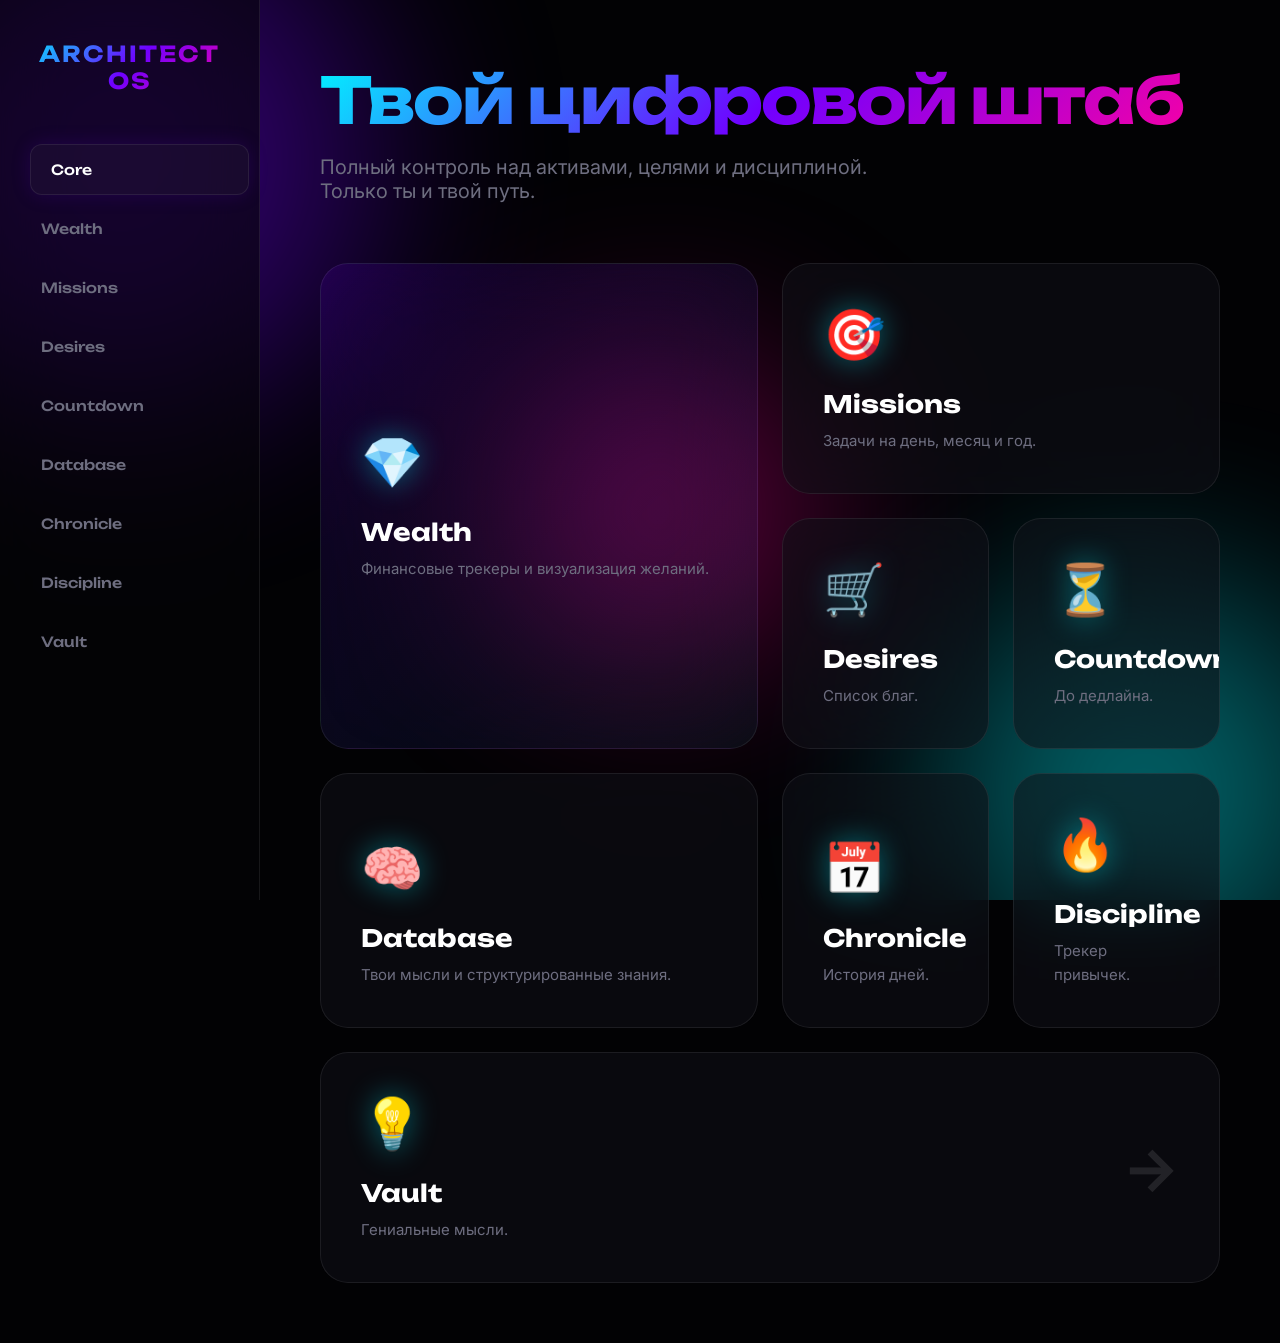
==== commit 6645ce70: "Update index.html" ====
--- a/index.html
+++ b/index.html
@@ -6,21 +6,8 @@
     <title>Architect OS | Core</title>
     <link rel="stylesheet" href="style.css">
     <style>
-        /* Специфичный стиль для Bento-сетки */
-        .bento { 
-            display: grid; grid-template-columns: repeat(4, 1fr); 
-            grid-auto-rows: minmax(220px, auto); gap: 24px; perspective: 1500px; 
-        }
-        
-        .bento-card { 
-            background: var(--panel-bg); backdrop-filter: blur(40px); -webkit-backdrop-filter: blur(40px);
-            border: 1px solid var(--glass-border); padding: 40px; border-radius: 28px; 
-            text-decoration: none; color: #fff; transition: all 0.5s cubic-bezier(0.175, 0.885, 0.32, 1.275);
-            position: relative; overflow: hidden; display: flex; flex-direction: column; justify-content: flex-end;
-            transform-style: preserve-3d;
-        }
-
-        /* Асимметрия */
+        .bento { display: grid; grid-template-columns: repeat(4, 1fr); grid-auto-rows: minmax(220px, auto); gap: 24px; perspective: 1500px; }
+        .bento-card { background: var(--panel-bg); backdrop-filter: blur(40px); border: 1px solid var(--glass-border); padding: 40px; border-radius: 28px; text-decoration: none; color: #fff; transition: all 0.5s cubic-bezier(0.175, 0.885, 0.32, 1.275); position: relative; overflow: hidden; display: flex; flex-direction: column; justify-content: flex-end; transform-style: preserve-3d; }
         .bento-card:nth-child(1) { grid-column: span 2; grid-row: span 2; justify-content: center; background: linear-gradient(135deg, rgba(112,0,255,0.15), rgba(0,243,255,0.05)); }
         .bento-card:nth-child(2) { grid-column: span 2; }
         .bento-card:nth-child(3) { grid-column: span 1; }
@@ -29,98 +16,43 @@
         .bento-card:nth-child(6) { grid-column: span 1; }
         .bento-card:nth-child(7) { grid-column: span 1; }
         .bento-card:nth-child(8) { grid-column: span 4; flex-direction: row; align-items: center; justify-content: space-between; }
-
-        .bento-card::before { 
-            content: ''; position: absolute; inset: 0; border-radius: 28px; padding: 2px; 
-            background: var(--gradient-core); 
-            -webkit-mask: linear-gradient(#fff 0 0) content-box, linear-gradient(#fff 0 0); 
-            -webkit-mask-composite: xor; mask-composite: exclude; opacity: 0; transition: 0.4s; 
-        }
+        .bento-card::before { content: ''; position: absolute; inset: 0; border-radius: 28px; padding: 2px; background: var(--gradient-core); -webkit-mask: linear-gradient(#fff 0 0) content-box, linear-gradient(#fff 0 0); -webkit-mask-composite: xor; mask-composite: exclude; opacity: 0; transition: 0.4s; }
         .bento-card:hover::before { opacity: 1; }
         .bento-card:hover { transform: translateY(-8px) scale(1.02); box-shadow: 0 30px 60px rgba(0, 0, 0, 0.8), 0 0 40px rgba(112, 0, 255, 0.2); }
-        
         .card-icon { font-size: 50px; margin-bottom: 25px; transform: translateZ(50px); filter: drop-shadow(0 0 15px rgba(0, 243, 255, 0.4)); }
         .bento-card h2 { font-family: 'Unbounded', sans-serif; font-size: 24px; margin-bottom: 10px; transform: translateZ(30px); }
         .bento-card p { color: var(--text-muted); font-size: 15px; line-height: 1.6; transform: translateZ(20px); }
-
-        @media (max-width: 900px) {
-            .bento { grid-template-columns: 1fr; }
-            .bento-card { grid-column: span 1 !important; grid-row: span 1 !important; }
-        }
+        @media (max-width: 900px) { .bento { grid-template-columns: 1fr; } .bento-card { grid-column: span 1 !important; grid-row: span 1 !important; } }
     </style>
 </head>
 <body>
-
-    <!-- Живой фон -->
-    <div class="bg-orbs">
-        <div class="orb orb-1"></div>
-        <div class="orb orb-2"></div>
-        <div class="orb orb-3"></div>
-    </div>
-
+    <div class="bg-orbs"><div class="orb orb-1"></div><div class="orb orb-2"></div><div class="orb orb-3"></div></div>
     <div class="sidebar">
         <div class="logo">Architect OS</div>
-        <a href="index.html" class="nav-btn active">Core (Главная)</a>
-        <a href="goals.html" class="nav-btn">Wealth (Цели)</a>
-        <a href="plans.html" class="nav-btn">Missions (Планы)</a>
-        <a href="wishes.html" class="nav-btn">Desires (Хотелки)</a>
-        <a href="timer.html" class="nav-btn">Countdown (Таймер)</a>
-        <a href="notes.html" class="nav-btn">Database (Заметки)</a>
-        <a href="calendar.html" class="nav-btn">Chronicle (Календарь)</a>
-        <a href="habits.html" class="nav-btn">Discipline (Привычки)</a>
-        <a href="ideas.html" class="nav-btn">Vault (Идеи)</a>
+        <a href="index.html" class="nav-btn active">Core</a>
+        <a href="goals.html" class="nav-btn">Wealth</a>
+        <a href="plans.html" class="nav-btn">Missions</a>
+        <a href="wishes.html" class="nav-btn">Desires</a>
+        <a href="timer.html" class="nav-btn">Countdown</a>
+        <a href="notes.html" class="nav-btn">Database</a>
+        <a href="calendar.html" class="nav-btn">Chronicle</a>
+        <a href="habits.html" class="nav-btn">Discipline</a>
+        <a href="ideas.html" class="nav-btn">Vault</a>
     </div>
-
     <div class="main-content">
         <div class="header" style="margin-bottom: 60px; text-align: left;">
             <h1 style="font-size: 64px; font-weight: 700; letter-spacing: -2px; background: var(--gradient-core); -webkit-background-clip: text; -webkit-text-fill-color: transparent;">Твой цифровой штаб</h1>
             <p style="color: var(--text-muted); font-size: 20px; max-width: 600px; margin-top: 15px;">Полный контроль над активами, целями и дисциплиной. Только ты и твой путь.</p>
         </div>
-
         <div class="bento">
-            <a href="goals.html" class="bento-card">
-                <div class="card-icon">💎</div>
-                <h2>Wealth</h2>
-                <p>Финансовые трекеры, прогресс-бары и визуализация твоих главных желаний.</p>
-            </a>
-            <a href="plans.html" class="bento-card">
-                <div class="card-icon">🎯</div>
-                <h2>Missions</h2>
-                <p>Задачи на день, месяц и год. Дисциплина в каждом квадратике.</p>
-            </a>
-            <a href="wishes.html" class="bento-card">
-                <div class="card-icon">🛒</div>
-                <h2>Desires</h2>
-                <p>Список благ.</p>
-            </a>
-            <a href="timer.html" class="bento-card">
-                <div class="card-icon">⏳</div>
-                <h2>Countdown</h2>
-                <p>До дедлайна.</p>
-            </a>
-            <a href="notes.html" class="bento-card">
-                <div class="card-icon">🧠</div>
-                <h2>Database</h2>
-                <p>Твои мысли и структурированные знания. Поиск нужного за секунду.</p>
-            </a>
-            <a href="calendar.html" class="bento-card">
-                <div class="card-icon">📅</div>
-                <h2>Chronicle</h2>
-                <p>История твоих дней.</p>
-            </a>
-            <a href="habits.html" class="bento-card">
-                <div class="card-icon">🔥</div>
-                <h2>Discipline</h2>
-                <p>Трекер привычек.</p>
-            </a>
-            <a href="ideas.html" class="bento-card">
-                <div>
-                    <div class="card-icon">💡</div>
-                    <h2>Vault</h2>
-                    <p>Гениальные мысли, которые станут твоими будущими проектами.</p>
-                </div>
-                <div style="font-size: 60px; opacity: 0.1; font-weight: bold;">→</div>
-            </a>
+            <a href="goals.html" class="bento-card"><div class="card-icon">💎</div><h2>Wealth</h2><p>Финансовые трекеры и визуализация желаний.</p></a>
+            <a href="plans.html" class="bento-card"><div class="card-icon">🎯</div><h2>Missions</h2><p>Задачи на день, месяц и год.</p></a>
+            <a href="wishes.html" class="bento-card"><div class="card-icon">🛒</div><h2>Desires</h2><p>Список благ.</p></a>
+            <a href="timer.html" class="bento-card"><div class="card-icon">⏳</div><h2>Countdown</h2><p>До дедлайна.</p></a>
+            <a href="notes.html" class="bento-card"><div class="card-icon">🧠</div><h2>Database</h2><p>Твои мысли и структурированные знания.</p></a>
+            <a href="calendar.html" class="bento-card"><div class="card-icon">📅</div><h2>Chronicle</h2><p>История дней.</p></a>
+            <a href="habits.html" class="bento-card"><div class="card-icon">🔥</div><h2>Discipline</h2><p>Трекер привычек.</p></a>
+            <a href="ideas.html" class="bento-card"><div><div class="card-icon">💡</div><h2>Vault</h2><p>Гениальные мысли.</p></div><div style="font-size: 60px; opacity: 0.1; font-weight: bold;">→</div></a>
         </div>
     </div>
     <script src="effects.js"></script>
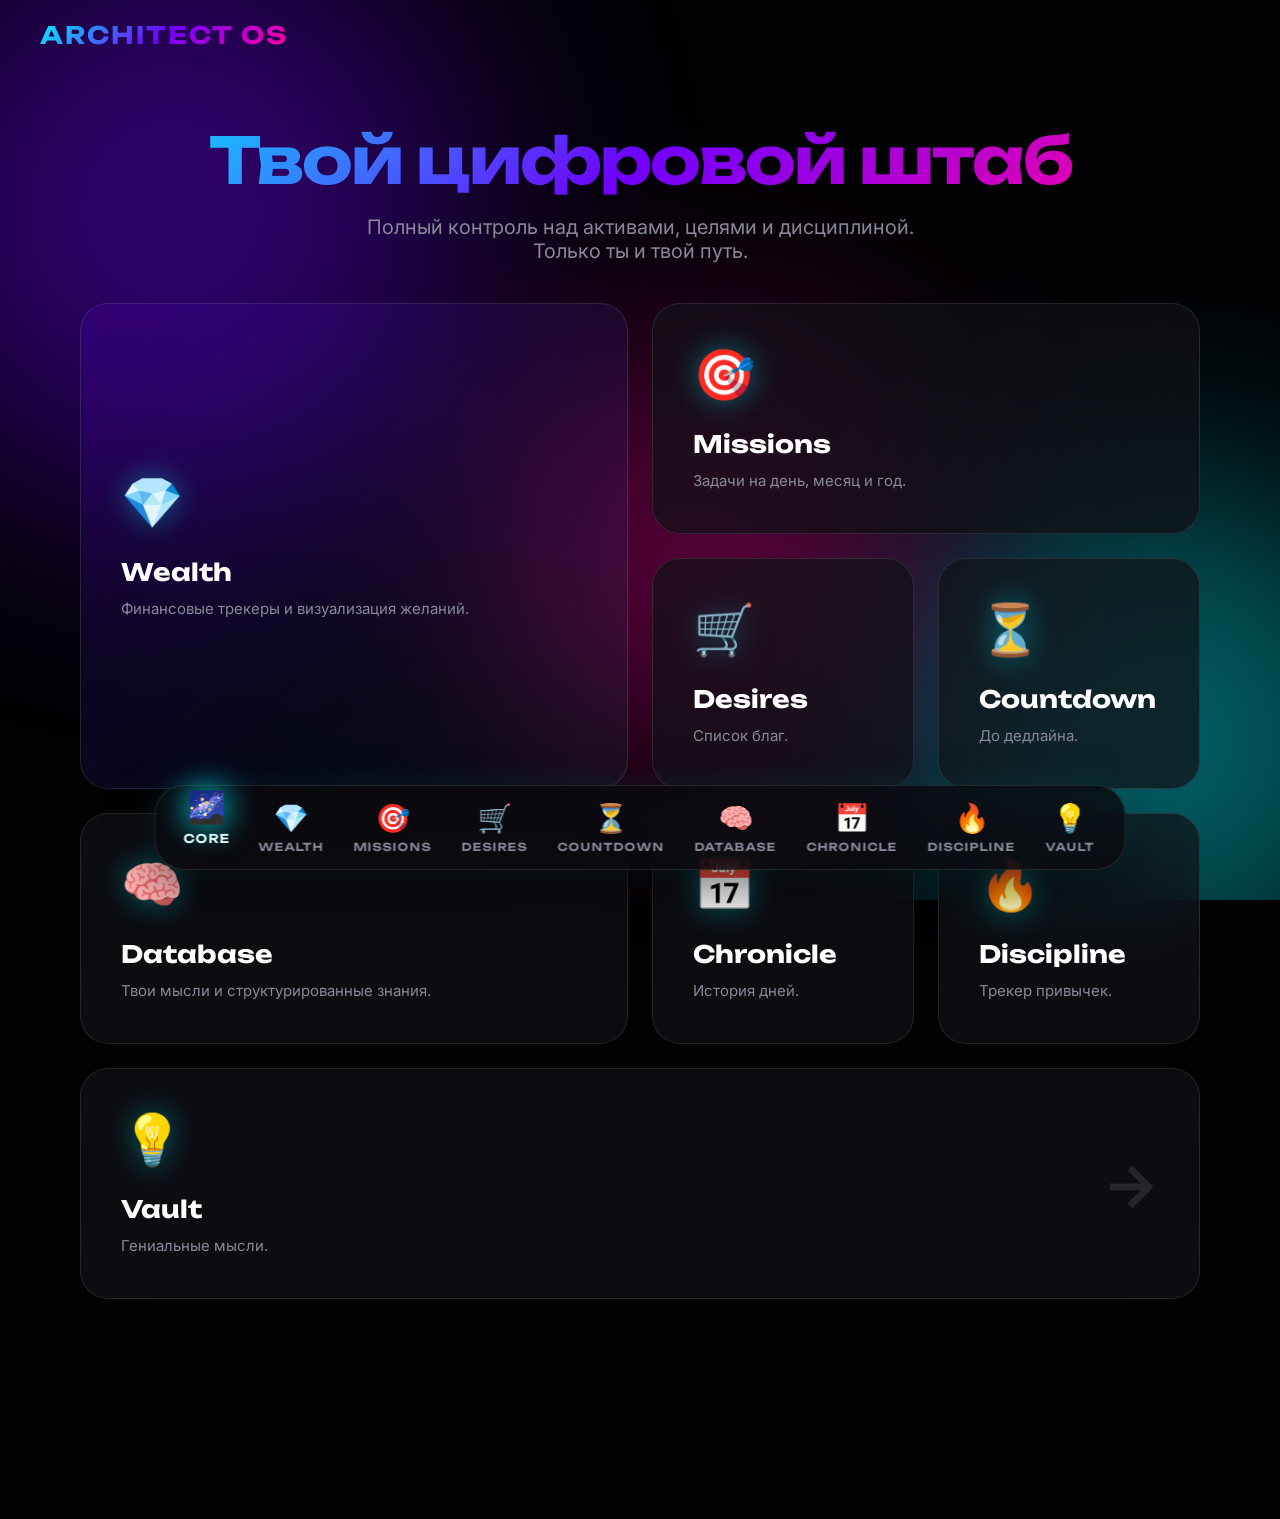
==== commit 3ae7d2ee: "Update index.html" ====
--- a/index.html
+++ b/index.html
@@ -6,7 +6,7 @@
     <title>Architect OS | Core</title>
     <link rel="stylesheet" href="style.css">
     <style>
-        .bento { display: grid; grid-template-columns: repeat(4, 1fr); grid-auto-rows: minmax(220px, auto); gap: 24px; perspective: 1500px; }
+        .bento { display: grid; grid-template-columns: repeat(4, 1fr); grid-auto-rows: minmax(220px, auto); gap: 24px; perspective: 1500px; margin-top: 40px; }
         .bento-card { background: var(--panel-bg); backdrop-filter: blur(40px); border: 1px solid var(--glass-border); padding: 40px; border-radius: 28px; text-decoration: none; color: #fff; transition: all 0.5s cubic-bezier(0.175, 0.885, 0.32, 1.275); position: relative; overflow: hidden; display: flex; flex-direction: column; justify-content: flex-end; transform-style: preserve-3d; }
         .bento-card:nth-child(1) { grid-column: span 2; grid-row: span 2; justify-content: center; background: linear-gradient(135deg, rgba(112,0,255,0.15), rgba(0,243,255,0.05)); }
         .bento-card:nth-child(2) { grid-column: span 2; }
@@ -22,28 +22,35 @@
         .card-icon { font-size: 50px; margin-bottom: 25px; transform: translateZ(50px); filter: drop-shadow(0 0 15px rgba(0, 243, 255, 0.4)); }
         .bento-card h2 { font-family: 'Unbounded', sans-serif; font-size: 24px; margin-bottom: 10px; transform: translateZ(30px); }
         .bento-card p { color: var(--text-muted); font-size: 15px; line-height: 1.6; transform: translateZ(20px); }
-        @media (max-width: 900px) { .bento { grid-template-columns: 1fr; } .bento-card { grid-column: span 1 !important; grid-row: span 1 !important; } }
+        @media (max-width: 900px) { .bento { grid-template-columns: 1fr; } .bento-card { grid-column: span 1 !important; grid-row: span 1 !important; } .dock { width: 90%; gap: 15px; padding: 10px 15px; overflow-x: auto; } .dock-label { display: none; } }
     </style>
 </head>
 <body>
     <div class="bg-orbs"><div class="orb orb-1"></div><div class="orb orb-2"></div><div class="orb orb-3"></div></div>
-    <div class="sidebar">
+    
+    <div class="top-bar">
         <div class="logo">Architect OS</div>
-        <a href="index.html" class="nav-btn active">Core</a>
-        <a href="goals.html" class="nav-btn">Wealth</a>
-        <a href="plans.html" class="nav-btn">Missions</a>
-        <a href="wishes.html" class="nav-btn">Desires</a>
-        <a href="timer.html" class="nav-btn">Countdown</a>
-        <a href="notes.html" class="nav-btn">Database</a>
-        <a href="calendar.html" class="nav-btn">Chronicle</a>
-        <a href="habits.html" class="nav-btn">Discipline</a>
-        <a href="ideas.html" class="nav-btn">Vault</a>
     </div>
+
+    <!-- Плавающее меню снизу -->
+    <div class="dock">
+        <a href="index.html" class="dock-item active"><div class="dock-icon">🌌</div><div class="dock-label">Core</div></a>
+        <a href="goals.html" class="dock-item"><div class="dock-icon">💎</div><div class="dock-label">Wealth</div></a>
+        <a href="plans.html" class="dock-item"><div class="dock-icon">🎯</div><div class="dock-label">Missions</div></a>
+        <a href="wishes.html" class="dock-item"><div class="dock-icon">🛒</div><div class="dock-label">Desires</div></a>
+        <a href="timer.html" class="dock-item"><div class="dock-icon">⏳</div><div class="dock-label">Countdown</div></a>
+        <a href="notes.html" class="dock-item"><div class="dock-icon">🧠</div><div class="dock-label">Database</div></a>
+        <a href="calendar.html" class="dock-item"><div class="dock-icon">📅</div><div class="dock-label">Chronicle</div></a>
+        <a href="habits.html" class="dock-item"><div class="dock-icon">🔥</div><div class="dock-label">Discipline</div></a>
+        <a href="ideas.html" class="dock-item"><div class="dock-icon">💡</div><div class="dock-label">Vault</div></a>
+    </div>
+
     <div class="main-content">
-        <div class="header" style="margin-bottom: 60px; text-align: left;">
+        <div class="header" style="margin-bottom: 20px; text-align: center;">
             <h1 style="font-size: 64px; font-weight: 700; letter-spacing: -2px; background: var(--gradient-core); -webkit-background-clip: text; -webkit-text-fill-color: transparent;">Твой цифровой штаб</h1>
-            <p style="color: var(--text-muted); font-size: 20px; max-width: 600px; margin-top: 15px;">Полный контроль над активами, целями и дисциплиной. Только ты и твой путь.</p>
+            <p style="color: var(--text-muted); font-size: 20px; max-width: 600px; margin: 15px auto 0;">Полный контроль над активами, целями и дисциплиной. Только ты и твой путь.</p>
         </div>
+
         <div class="bento">
             <a href="goals.html" class="bento-card"><div class="card-icon">💎</div><h2>Wealth</h2><p>Финансовые трекеры и визуализация желаний.</p></a>
             <a href="plans.html" class="bento-card"><div class="card-icon">🎯</div><h2>Missions</h2><p>Задачи на день, месяц и год.</p></a>
--- a/style.css
+++ b/style.css
@@ -2,17 +2,13 @@
 
 :root {
     --bg-base: #020204;
-    --panel-bg: rgba(18, 18, 24, 0.55);
-    --glass-border: rgba(255, 255, 255, 0.08);
-    
+    --panel-bg: rgba(18, 18, 24, 0.7);
+    --glass-border: rgba(255, 255, 255, 0.1);
     --text-main: #ffffff;
-    --text-muted: #6e6e80;
-    
-    /* Новая агрессивная палитра: Кибер-неон */
+    --text-muted: #888899;
     --neon-cyan: #00f3ff;
     --neon-magenta: #ff00a0;
     --neon-violet: #7000ff;
-    
     --gradient-core: linear-gradient(135deg, var(--neon-cyan), var(--neon-violet), var(--neon-magenta));
     --gradient-text: linear-gradient(to right, #fff, #a0a0b0);
 }
@@ -23,110 +19,81 @@
 body { 
     background-color: var(--bg-base); 
     color: var(--text-main); 
-    display: flex; 
     min-height: 100vh; 
     overflow-x: hidden;
     position: relative;
+    padding-bottom: 100px; /* Отступ снизу для плавающего меню */
 }
 
-/* --- СЛОЖНЫЙ ФОН (Живые сферы) --- */
-.bg-orbs {
-    position: fixed; top: 0; left: 0; width: 100%; height: 100%; z-index: -1; overflow: hidden;
+/* --- ФОН (Сферы) --- */
+.bg-orbs { position: fixed; top: 0; left: 0; width: 100%; height: 100%; z-index: -1; overflow: hidden; }
+.orb { position: absolute; border-radius: 50%; filter: blur(120px); opacity: 0.4; animation: float 25s infinite alternate ease-in-out; }
+.orb-1 { width: 600px; height: 600px; background: var(--neon-violet); top: -10%; left: -10%; }
+.orb-2 { width: 500px; height: 500px; background: var(--neon-cyan); bottom: -10%; right: -10%; animation-delay: -5s; }
+.orb-3 { width: 400px; height: 400px; background: var(--neon-magenta); top: 40%; left: 40%; animation-delay: -10s; }
+@keyframes float { 0% { transform: translate(0, 0) scale(1); } 100% { transform: translate(100px, 100px) scale(1.2); } }
+
+/* --- ВЕРХНЯЯ ПАНЕЛЬ (Логотип) --- */
+.top-bar {
+    position: fixed; top: 0; left: 0; width: 100%; padding: 20px 40px;
+    display: flex; justify-content: space-between; align-items: center;
+    z-index: 100; pointer-events: none;
 }
-.orb {
-    position: absolute; border-radius: 50%; filter: blur(100px); opacity: 0.4;
-    animation: float 20s infinite alternate ease-in-out;
-}
-.orb-1 { width: 500px; height: 500px; background: var(--neon-violet); top: -10%; left: -10%; }
-.orb-2 { width: 400px; height: 400px; background: var(--neon-cyan); bottom: -10%; right: -5%; animation-delay: -5s; }
-.orb-3 { width: 300px; height: 300px; background: var(--neon-magenta); top: 40%; left: 40%; animation-delay: -10s; }
-
-@keyframes float {
-    0% { transform: translate(0, 0) scale(1); }
-    100% { transform: translate(50px, 50px) scale(1.1); }
+.logo { 
+    font-size: 24px; font-weight: 700; letter-spacing: 2px;
+    background: var(--gradient-core); -webkit-background-clip: text; -webkit-text-fill-color: transparent;
+    pointer-events: auto; text-transform: uppercase;
 }
 
-/* --- БОКОВОЕ МЕНЮ (Строгое) --- */
-.sidebar {
-    width: 260px; 
-    background: rgba(5, 5, 8, 0.6); 
-    backdrop-filter: blur(30px);
-    -webkit-backdrop-filter: blur(30px);
-    border-right: 1px solid var(--glass-border);
-    padding: 40px 20px; 
-    position: fixed; top: 0; left: 0; height: 100vh; 
-    z-index: 100;
+/* --- ПЛАВАЮЩЕЕ НИЖНЕЕ МЕНЮ (Dock) --- */
+.dock {
+    position: fixed; bottom: 30px; left: 50%; transform: translateX(-50%);
+    background: rgba(10, 10, 15, 0.8); backdrop-filter: blur(30px); -webkit-backdrop-filter: blur(30px);
+    border: 1px solid var(--glass-border); border-radius: 30px;
+    padding: 15px 30px; display: flex; gap: 30px; z-index: 1000;
+    box-shadow: 0 20px 50px rgba(0, 0, 0, 0.5), 0 0 30px rgba(0, 243, 255, 0.1);
 }
-
-.logo { 
-    font-size: 22px; font-weight: 700; letter-spacing: 2px;
-    background: var(--gradient-core);
-    -webkit-background-clip: text; -webkit-text-fill-color: transparent;
-    margin-bottom: 50px; text-align: center; text-transform: uppercase;
+.dock-item {
+    display: flex; flex-direction: column; align-items: center; justify-content: center;
+    text-decoration: none; color: var(--text-muted); transition: all 0.3s cubic-bezier(0.175, 0.885, 0.32, 1.275);
+    cursor: pointer; position: relative;
 }
-
-.nav-btn {
-    display: flex; align-items: center;
-    padding: 16px 20px; color: var(--text-muted); 
-    font-size: 14px; font-weight: 500; text-decoration: none; 
-    border-radius: 12px; margin-bottom: 8px; 
-    transition: all 0.4s cubic-bezier(0.175, 0.885, 0.32, 1.275);
-    border: 1px solid transparent;
-}
-.nav-btn:hover, .nav-btn.active { 
-    background: rgba(255, 255, 255, 0.03); 
-    color: #fff; border: 1px solid var(--glass-border);
-    box-shadow: 0 0 20px rgba(112, 0, 255, 0.15);
-    transform: translateX(10px);
-}
+.dock-icon { font-size: 28px; margin-bottom: 5px; transition: 0.3s; }
+.dock-label { font-size: 11px; font-weight: 600; font-family: 'Unbounded', sans-serif; letter-spacing: 1px; text-transform: uppercase; }
+.dock-item:hover, .dock-item.active { color: #fff; transform: translateY(-10px) scale(1.1); }
+.dock-item:hover .dock-icon, .dock-item.active .dock-icon { filter: drop-shadow(0 0 15px var(--neon-cyan)); }
 
 /* --- КОНТЕНТ --- */
-.main-content { margin-left: 260px; padding: 60px; width: calc(100% - 260px); min-height: 100vh; position: relative; z-index: 5; }
+.main-content { padding: 120px 40px; width: 100%; max-width: 1200px; margin: 0 auto; position: relative; z-index: 5; }
 .header-center { text-align: center; margin-bottom: 60px; }
 .header-center h1 { font-size: 52px; font-weight: 700; background: var(--gradient-text); -webkit-background-clip: text; -webkit-text-fill-color: transparent; }
 
-/* --- КНОПКИ (Жидкий металл) --- */
+/* --- КАРТОЧКИ (Стекло) --- */
+.card { 
+    background: var(--panel-bg); backdrop-filter: blur(40px); -webkit-backdrop-filter: blur(40px);
+    border: 1px solid var(--glass-border); border-radius: 24px; padding: 30px; margin-bottom: 24px;
+    transition: all 0.4s cubic-bezier(0.175, 0.885, 0.32, 1.275);
+    box-shadow: 0 10px 40px rgba(0, 0, 0, 0.5); transform-style: preserve-3d;
+}
+.card:hover { border-color: rgba(255, 255, 255, 0.2); box-shadow: 0 20px 50px rgba(0, 0, 0, 0.8), 0 0 30px rgba(112, 0, 255, 0.1); }
+
+/* Кнопки и поля */
 .btn-primary {
     display: inline-flex; justify-content: center; align-items: center;
-    width: 100%; padding: 18px 30px;
-    background: rgba(255,255,255,0.03); color: #fff;
+    width: 100%; padding: 18px 30px; background: rgba(255,255,255,0.03); color: #fff;
     border: 1px solid rgba(255,255,255,0.1); border-radius: 16px;
     cursor: pointer; font-family: 'Unbounded', sans-serif; font-size: 14px; font-weight: 500;
     transition: all 0.4s ease; position: relative; overflow: hidden; z-index: 1;
 }
-.btn-primary::before {
-    content: ''; position: absolute; inset: 0; z-index: -1;
-    background: var(--gradient-core); opacity: 0; transition: 0.4s;
-}
-.btn-primary:hover { border-color: transparent; box-shadow: 0 0 30px rgba(0, 243, 255, 0.3); transform: translateY(-3px); }
-.btn-primary:hover::before { opacity: 1; }
-
-/* --- ПОЛЯ ВВОДА --- */
-.input-field {
-    width: 100%; padding: 18px; margin-top: 5px; margin-bottom: 20px;
-    background: rgba(0,0,0,0.5); border: 1px solid rgba(255,255,255,0.1); 
-    color: var(--neon-cyan); font-family: 'Inter', sans-serif; border-radius: 12px; font-size: 15px;
-    transition: 0.3s;
-}
+.btn-primary:hover { border-color: transparent; box-shadow: 0 0 30px rgba(0, 243, 255, 0.3); transform: translateY(-3px); background: var(--gradient-core); }
+.input-field { width: 100%; padding: 18px; margin-top: 5px; margin-bottom: 20px; background: rgba(0,0,0,0.5); border: 1px solid rgba(255,255,255,0.1); color: var(--neon-cyan); border-radius: 12px; font-size: 15px; }
 .input-field:focus { outline: none; border-color: var(--neon-cyan); box-shadow: 0 0 20px rgba(0, 243, 255, 0.1); }
-
-/* --- КАРТОЧКИ (3D + Жидкое стекло) --- */
-.card { 
-    background: var(--panel-bg); backdrop-filter: blur(40px); -webkit-backdrop-filter: blur(40px);
-    border: 1px solid var(--glass-border); border-radius: 24px; padding: 30px; margin-bottom: 24px;
-    transition: all 0.4s cubic-bezier(0.175, 0.885, 0.32, 1.275);
-    box-shadow: 0 10px 40px rgba(0, 0, 0, 0.5);
-    transform-style: preserve-3d;
-}
-.card:hover { border-color: rgba(255, 255, 255, 0.2); box-shadow: 0 20px 50px rgba(0, 0, 0, 0.8), 0 0 30px rgba(112, 0, 255, 0.1); }
 
 /* Модалка */
 .custom-modal { display: none; position: fixed; inset: 0; background: rgba(0, 0, 0, 0.9); z-index: 9999; justify-content: center; align-items: center; backdrop-filter: blur(10px); }
-.custom-modal-content { background: #0a0a0f; padding: 40px; border-radius: 24px; border: 1px solid var(--glass-border); max-width: 450px; width: 90%; text-align: center; box-shadow: 0 0 50px rgba(255, 0, 160, 0.2); }
+.custom-modal-content { background: #0a0a0f; padding: 40px; border-radius: 24px; border: 1px solid var(--glass-border); max-width: 450px; width: 90%; text-align: center; }
 .custom-modal h3 { font-size: 24px; margin-bottom: 15px; color: var(--neon-magenta); }
-.custom-modal p { color: var(--text-muted); margin-bottom: 30px; }
-.custom-modal-buttons { display: flex; gap: 15px; }
-.custom-modal-btn { flex: 1; padding: 16px; border-radius: 12px; cursor: pointer; font-family: 'Unbounded', sans-serif; font-weight: 500; border: none; transition: 0.3s; }
+.custom-modal-buttons { display: flex; gap: 15px; margin-top: 20px; }
+.custom-modal-btn { flex: 1; padding: 16px; border-radius: 12px; cursor: pointer; font-family: 'Unbounded', sans-serif; font-weight: 500; border: none; }
 .btn-confirm-delete { background: var(--neon-magenta); color: white; }
-.btn-confirm-delete:hover { box-shadow: 0 0 20px var(--neon-magenta); }
-.btn-cancel-delete { background: rgba(255,255,255,0.05); color: white; border: 1px solid rgba(255,255,255,0.1); }
+.btn-cancel-delete { background: rgba(255,255,255,0.1); color: white; }
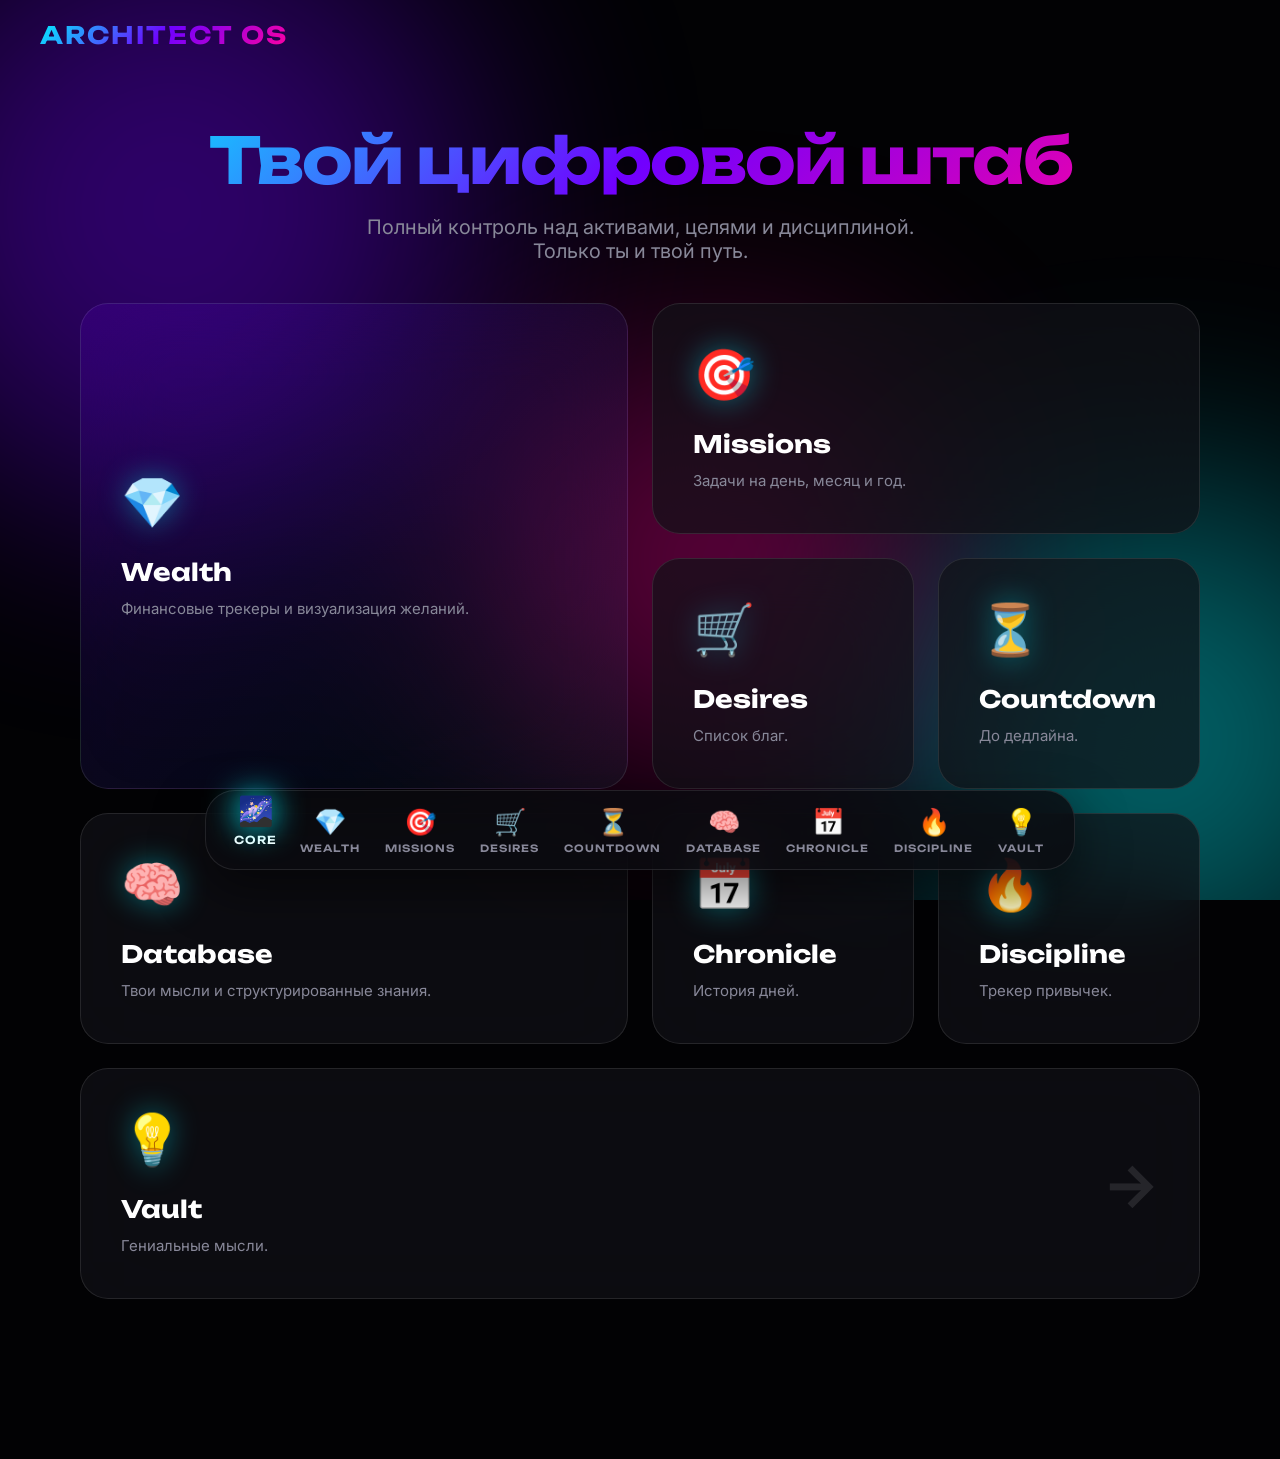
==== commit 9d3fdcac: "Update index.html" ====
--- a/index.html
+++ b/index.html
@@ -6,6 +6,7 @@
     <title>Architect OS | Core</title>
     <link rel="stylesheet" href="style.css">
     <style>
+        /* Стили для Bento-сетки (главная) */
         .bento { display: grid; grid-template-columns: repeat(4, 1fr); grid-auto-rows: minmax(220px, auto); gap: 24px; perspective: 1500px; margin-top: 40px; }
         .bento-card { background: var(--panel-bg); backdrop-filter: blur(40px); border: 1px solid var(--glass-border); padding: 40px; border-radius: 28px; text-decoration: none; color: #fff; transition: all 0.5s cubic-bezier(0.175, 0.885, 0.32, 1.275); position: relative; overflow: hidden; display: flex; flex-direction: column; justify-content: flex-end; transform-style: preserve-3d; }
         .bento-card:nth-child(1) { grid-column: span 2; grid-row: span 2; justify-content: center; background: linear-gradient(135deg, rgba(112,0,255,0.15), rgba(0,243,255,0.05)); }
@@ -32,7 +33,7 @@
         <div class="logo">Architect OS</div>
     </div>
 
-    <!-- Плавающее меню снизу -->
+    <!-- Нижнее меню (Dock) -->
     <div class="dock">
         <a href="index.html" class="dock-item active"><div class="dock-icon">🌌</div><div class="dock-label">Core</div></a>
         <a href="goals.html" class="dock-item"><div class="dock-icon">💎</div><div class="dock-label">Wealth</div></a>
--- a/style.css
+++ b/style.css
@@ -17,15 +17,11 @@
 h1, h2, h3, .logo, .nav-btn { font-family: 'Unbounded', sans-serif; }
 
 body { 
-    background-color: var(--bg-base); 
-    color: var(--text-main); 
-    min-height: 100vh; 
-    overflow-x: hidden;
-    position: relative;
-    padding-bottom: 100px; /* Отступ снизу для плавающего меню */
+    background-color: var(--bg-base); color: var(--text-main); min-height: 100vh; 
+    overflow-x: hidden; position: relative; padding-bottom: 120px; 
 }
 
-/* --- ФОН (Сферы) --- */
+/* ФОН */
 .bg-orbs { position: fixed; top: 0; left: 0; width: 100%; height: 100%; z-index: -1; overflow: hidden; }
 .orb { position: absolute; border-radius: 50%; filter: blur(120px); opacity: 0.4; animation: float 25s infinite alternate ease-in-out; }
 .orb-1 { width: 600px; height: 600px; background: var(--neon-violet); top: -10%; left: -10%; }
@@ -33,67 +29,70 @@
 .orb-3 { width: 400px; height: 400px; background: var(--neon-magenta); top: 40%; left: 40%; animation-delay: -10s; }
 @keyframes float { 0% { transform: translate(0, 0) scale(1); } 100% { transform: translate(100px, 100px) scale(1.2); } }
 
-/* --- ВЕРХНЯЯ ПАНЕЛЬ (Логотип) --- */
-.top-bar {
-    position: fixed; top: 0; left: 0; width: 100%; padding: 20px 40px;
-    display: flex; justify-content: space-between; align-items: center;
-    z-index: 100; pointer-events: none;
-}
-.logo { 
-    font-size: 24px; font-weight: 700; letter-spacing: 2px;
-    background: var(--gradient-core); -webkit-background-clip: text; -webkit-text-fill-color: transparent;
-    pointer-events: auto; text-transform: uppercase;
-}
+/* ВЕРХНЯЯ ПАНЕЛЬ */
+.top-bar { position: fixed; top: 0; left: 0; width: 100%; padding: 20px 40px; display: flex; justify-content: space-between; align-items: center; z-index: 100; pointer-events: none; }
+.logo { font-size: 24px; font-weight: 700; letter-spacing: 2px; background: var(--gradient-core); -webkit-background-clip: text; -webkit-text-fill-color: transparent; pointer-events: auto; text-transform: uppercase; }
 
-/* --- ПЛАВАЮЩЕЕ НИЖНЕЕ МЕНЮ (Dock) --- */
-.dock {
-    position: fixed; bottom: 30px; left: 50%; transform: translateX(-50%);
-    background: rgba(10, 10, 15, 0.8); backdrop-filter: blur(30px); -webkit-backdrop-filter: blur(30px);
-    border: 1px solid var(--glass-border); border-radius: 30px;
-    padding: 15px 30px; display: flex; gap: 30px; z-index: 1000;
-    box-shadow: 0 20px 50px rgba(0, 0, 0, 0.5), 0 0 30px rgba(0, 243, 255, 0.1);
-}
-.dock-item {
-    display: flex; flex-direction: column; align-items: center; justify-content: center;
-    text-decoration: none; color: var(--text-muted); transition: all 0.3s cubic-bezier(0.175, 0.885, 0.32, 1.275);
-    cursor: pointer; position: relative;
-}
-.dock-icon { font-size: 28px; margin-bottom: 5px; transition: 0.3s; }
-.dock-label { font-size: 11px; font-weight: 600; font-family: 'Unbounded', sans-serif; letter-spacing: 1px; text-transform: uppercase; }
+/* НИЖНЕЕ МЕНЮ (Dock) */
+.dock { position: fixed; bottom: 30px; left: 50%; transform: translateX(-50%); background: rgba(10, 10, 15, 0.8); backdrop-filter: blur(30px); border: 1px solid var(--glass-border); border-radius: 30px; padding: 15px 30px; display: flex; gap: 25px; z-index: 1000; box-shadow: 0 20px 50px rgba(0, 0, 0, 0.5); }
+.dock-item { display: flex; flex-direction: column; align-items: center; text-decoration: none; color: var(--text-muted); transition: all 0.3s cubic-bezier(0.175, 0.885, 0.32, 1.275); cursor: pointer; }
+.dock-icon { font-size: 26px; margin-bottom: 5px; }
+.dock-label { font-size: 10px; font-weight: 600; font-family: 'Unbounded', sans-serif; letter-spacing: 1px; text-transform: uppercase; }
 .dock-item:hover, .dock-item.active { color: #fff; transform: translateY(-10px) scale(1.1); }
 .dock-item:hover .dock-icon, .dock-item.active .dock-icon { filter: drop-shadow(0 0 15px var(--neon-cyan)); }
 
-/* --- КОНТЕНТ --- */
-.main-content { padding: 120px 40px; width: 100%; max-width: 1200px; margin: 0 auto; position: relative; z-index: 5; }
-.header-center { text-align: center; margin-bottom: 60px; }
+/* КОНТЕНТ */
+.main-content { padding: 120px 40px 40px; width: 100%; max-width: 1200px; margin: 0 auto; position: relative; z-index: 5; }
+.header-center { text-align: center; margin-bottom: 40px; }
 .header-center h1 { font-size: 52px; font-weight: 700; background: var(--gradient-text); -webkit-background-clip: text; -webkit-text-fill-color: transparent; }
 
-/* --- КАРТОЧКИ (Стекло) --- */
-.card { 
-    background: var(--panel-bg); backdrop-filter: blur(40px); -webkit-backdrop-filter: blur(40px);
-    border: 1px solid var(--glass-border); border-radius: 24px; padding: 30px; margin-bottom: 24px;
-    transition: all 0.4s cubic-bezier(0.175, 0.885, 0.32, 1.275);
-    box-shadow: 0 10px 40px rgba(0, 0, 0, 0.5); transform-style: preserve-3d;
-}
-.card:hover { border-color: rgba(255, 255, 255, 0.2); box-shadow: 0 20px 50px rgba(0, 0, 0, 0.8), 0 0 30px rgba(112, 0, 255, 0.1); }
+/* ОБЩИЕ КАРТОЧКИ */
+.card { background: var(--panel-bg); backdrop-filter: blur(40px); border: 1px solid var(--glass-border); border-radius: 24px; padding: 30px; margin-bottom: 24px; box-shadow: 0 10px 40px rgba(0, 0, 0, 0.5); }
 
-/* Кнопки и поля */
-.btn-primary {
-    display: inline-flex; justify-content: center; align-items: center;
-    width: 100%; padding: 18px 30px; background: rgba(255,255,255,0.03); color: #fff;
-    border: 1px solid rgba(255,255,255,0.1); border-radius: 16px;
-    cursor: pointer; font-family: 'Unbounded', sans-serif; font-size: 14px; font-weight: 500;
-    transition: all 0.4s ease; position: relative; overflow: hidden; z-index: 1;
-}
-.btn-primary:hover { border-color: transparent; box-shadow: 0 0 30px rgba(0, 243, 255, 0.3); transform: translateY(-3px); background: var(--gradient-core); }
+/* КНОПКИ И ПОЛЯ */
+.btn-primary { display: inline-flex; justify-content: center; align-items: center; width: 100%; padding: 18px 30px; background: rgba(255,255,255,0.03); color: #fff; border: 1px solid rgba(255,255,255,0.1); border-radius: 16px; cursor: pointer; font-family: 'Unbounded', sans-serif; font-size: 14px; transition: 0.4s; }
+.btn-primary:hover { background: var(--gradient-core); border-color: transparent; box-shadow: 0 0 30px rgba(0, 243, 255, 0.3); }
 .input-field { width: 100%; padding: 18px; margin-top: 5px; margin-bottom: 20px; background: rgba(0,0,0,0.5); border: 1px solid rgba(255,255,255,0.1); color: var(--neon-cyan); border-radius: 12px; font-size: 15px; }
-.input-field:focus { outline: none; border-color: var(--neon-cyan); box-shadow: 0 0 20px rgba(0, 243, 255, 0.1); }
+.input-field:focus { outline: none; border-color: var(--neon-cyan); }
 
-/* Модалка */
-.custom-modal { display: none; position: fixed; inset: 0; background: rgba(0, 0, 0, 0.9); z-index: 9999; justify-content: center; align-items: center; backdrop-filter: blur(10px); }
-.custom-modal-content { background: #0a0a0f; padding: 40px; border-radius: 24px; border: 1px solid var(--glass-border); max-width: 450px; width: 90%; text-align: center; }
-.custom-modal h3 { font-size: 24px; margin-bottom: 15px; color: var(--neon-magenta); }
-.custom-modal-buttons { display: flex; gap: 15px; margin-top: 20px; }
-.custom-modal-btn { flex: 1; padding: 16px; border-radius: 12px; cursor: pointer; font-family: 'Unbounded', sans-serif; font-weight: 500; border: none; }
-.btn-confirm-delete { background: var(--neon-magenta); color: white; }
-.btn-cancel-delete { background: rgba(255,255,255,0.1); color: white; }
+/* --- УНИКАЛЬНЫЕ СТИЛИ ДЛЯ КАЖДОГО РАЗДЕЛА --- */
+
+/* 1. WEALTH (Цели) - Карточки с картинками */
+.goal-card { display: flex; gap: 20px; align-items: center; }
+.goal-img { width: 80px; height: 80px; border-radius: 12px; object-fit: cover; border: 1px solid var(--glass-border); }
+.goal-info { flex-grow: 1; }
+.progress-bar { height: 10px; background: rgba(255,255,255,0.1); border-radius: 5px; overflow: hidden; margin-top: 10px; }
+.progress-fill { height: 100%; background: var(--gradient-core); width: 0%; transition: width 1s ease; }
+
+/* 2. MISSIONS (Планы) - Вертикальный таймлайн */
+.timeline { position: relative; padding-left: 30px; }
+.timeline::before { content: ''; position: absolute; left: 0; top: 0; bottom: 0; width: 2px; background: var(--glass-border); }
+.plan-item { position: relative; margin-bottom: 20px; }
+.plan-item::before { content: ''; position: absolute; left: -35px; top: 5px; width: 12px; height: 12px; border-radius: 50%; background: var(--neon-cyan); box-shadow: 0 0 10px var(--neon-cyan); }
+
+/* 3. DESIRES (Хотелки) - Плиточная сетка */
+.wish-grid { display: grid; grid-template-columns: repeat(auto-fill, minmax(300px, 1fr)); gap: 20px; }
+.wish-card { background: linear-gradient(135deg, rgba(255,0,160,0.1), transparent); border: 1px solid rgba(255,0,160,0.3); }
+
+/* 4. COUNTDOWN (Таймер) - Огромный счетчик */
+.timer-display { font-size: 80px; font-weight: 900; font-family: 'Unbounded', sans-serif; text-align: center; background: var(--gradient-core); -webkit-background-clip: text; -webkit-text-fill-color: transparent; margin: 20px 0; }
+
+/* 5. DATABASE (Заметки) - Карточки-стикеры */
+.notes-grid { display: grid; grid-template-columns: repeat(auto-fill, minmax(250px, 1fr)); gap: 20px; }
+.note-card { background: rgba(255, 255, 255, 0.05); border-left: 4px solid var(--neon-violet); padding: 20px; border-radius: 8px; }
+
+/* 6. CHRONICLE (Календарь) - Крупная сетка */
+.calendar-grid { display: grid; grid-template-columns: repeat(7, 1fr); gap: 10px; }
+.cal-day { aspect-ratio: 1; display: flex; align-items: center; justify-content: center; background: rgba(255,255,255,0.02); border: 1px solid var(--glass-border); border-radius: 12px; cursor: pointer; transition: 0.3s; }
+.cal-day:hover { background: rgba(255,255,255,0.1); transform: scale(1.05); }
+
+/* 7. DISCIPLINE (Привычки) - Сетка квадратов */
+.habits-grid { display: flex; flex-direction: column; gap: 15px; }
+.habit-row { display: flex; align-items: center; gap: 15px; background: rgba(0,0,0,0.3); padding: 15px; border-radius: 12px; }
+.habit-days { display: flex; gap: 5px; }
+.habit-box { width: 30px; height: 30px; border-radius: 6px; background: rgba(255,255,255,0.1); cursor: pointer; transition: 0.3s; }
+.habit-box.active { background: var(--neon-cyan); box-shadow: 0 0 10px var(--neon-cyan); }
+
+/* 8. VAULT (Идеи) - Карточки с градиентной рамкой */
+.idea-card { position: relative; padding: 2px; border-radius: 20px; background: var(--glass-border); }
+.idea-inner { background: #050508; padding: 25px; border-radius: 18px; height: 100%; }
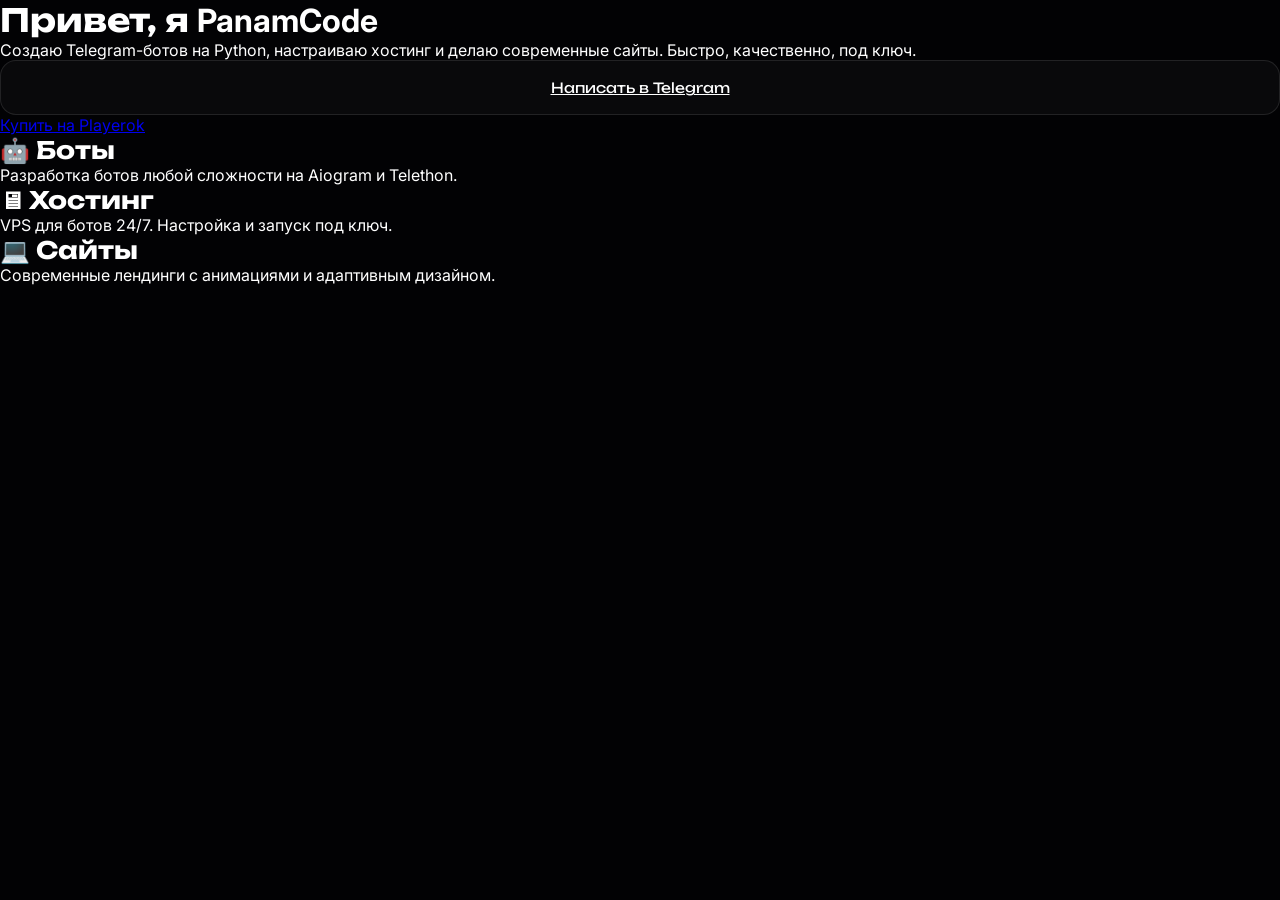
==== commit 39e931fc: "Update index.html" ====
--- a/index.html
+++ b/index.html
@@ -3,66 +3,42 @@
 <head>
     <meta charset="UTF-8">
     <meta name="viewport" content="width=device-width, initial-scale=1.0">
-    <title>Architect OS | Core</title>
+    <title>PanamCode | Разработка ботов и сайтов</title>
     <link rel="stylesheet" href="style.css">
-    <style>
-        /* Стили для Bento-сетки (главная) */
-        .bento { display: grid; grid-template-columns: repeat(4, 1fr); grid-auto-rows: minmax(220px, auto); gap: 24px; perspective: 1500px; margin-top: 40px; }
-        .bento-card { background: var(--panel-bg); backdrop-filter: blur(40px); border: 1px solid var(--glass-border); padding: 40px; border-radius: 28px; text-decoration: none; color: #fff; transition: all 0.5s cubic-bezier(0.175, 0.885, 0.32, 1.275); position: relative; overflow: hidden; display: flex; flex-direction: column; justify-content: flex-end; transform-style: preserve-3d; }
-        .bento-card:nth-child(1) { grid-column: span 2; grid-row: span 2; justify-content: center; background: linear-gradient(135deg, rgba(112,0,255,0.15), rgba(0,243,255,0.05)); }
-        .bento-card:nth-child(2) { grid-column: span 2; }
-        .bento-card:nth-child(3) { grid-column: span 1; }
-        .bento-card:nth-child(4) { grid-column: span 1; }
-        .bento-card:nth-child(5) { grid-column: span 2; }
-        .bento-card:nth-child(6) { grid-column: span 1; }
-        .bento-card:nth-child(7) { grid-column: span 1; }
-        .bento-card:nth-child(8) { grid-column: span 4; flex-direction: row; align-items: center; justify-content: space-between; }
-        .bento-card::before { content: ''; position: absolute; inset: 0; border-radius: 28px; padding: 2px; background: var(--gradient-core); -webkit-mask: linear-gradient(#fff 0 0) content-box, linear-gradient(#fff 0 0); -webkit-mask-composite: xor; mask-composite: exclude; opacity: 0; transition: 0.4s; }
-        .bento-card:hover::before { opacity: 1; }
-        .bento-card:hover { transform: translateY(-8px) scale(1.02); box-shadow: 0 30px 60px rgba(0, 0, 0, 0.8), 0 0 40px rgba(112, 0, 255, 0.2); }
-        .card-icon { font-size: 50px; margin-bottom: 25px; transform: translateZ(50px); filter: drop-shadow(0 0 15px rgba(0, 243, 255, 0.4)); }
-        .bento-card h2 { font-family: 'Unbounded', sans-serif; font-size: 24px; margin-bottom: 10px; transform: translateZ(30px); }
-        .bento-card p { color: var(--text-muted); font-size: 15px; line-height: 1.6; transform: translateZ(20px); }
-        @media (max-width: 900px) { .bento { grid-template-columns: 1fr; } .bento-card { grid-column: span 1 !important; grid-row: span 1 !important; } .dock { width: 90%; gap: 15px; padding: 10px 15px; overflow-x: auto; } .dock-label { display: none; } }
-    </style>
 </head>
 <body>
-    <div class="bg-orbs"><div class="orb orb-1"></div><div class="orb orb-2"></div><div class="orb orb-3"></div></div>
-    
-    <div class="top-bar">
-        <div class="logo">Architect OS</div>
+    <!-- 3D Фон с градиентом -->
+    <div class="bg-gradient"></div>
+
+    <div class="container">
+        <!-- Эффект стекла -->
+        <div class="glass-card">
+            <h1>Привет, я <span class="gradient-text">PanamCode</span></h1>
+            <p>Создаю Telegram-ботов на Python, настраиваю хостинг и делаю современные сайты. Быстро, качественно, под ключ.</p>
+            
+            <div class="buttons">
+                <a href="https://t.me/твой_ник" class="btn btn-primary">Написать в Telegram</a>
+                <a href="https://playerok.com/твой_профиль" class="btn btn-secondary">Купить на Playerok</a>
+            </div>
+        </div>
+
+        <!-- Блок с услугами -->
+        <div class="services">
+            <div class="service-card glass-card">
+                <h2>🤖 Боты</h2>
+                <p>Разработка ботов любой сложности на Aiogram и Telethon.</p>
+            </div>
+            <div class="service-card glass-card">
+                <h2>🖥 Хостинг</h2>
+                <p>VPS для ботов 24/7. Настройка и запуск под ключ.</p>
+            </div>
+            <div class="service-card glass-card">
+                <h2>💻 Сайты</h2>
+                <p>Современные лендинги с анимациями и адаптивным дизайном.</p>
+            </div>
+        </div>
     </div>
 
-    <!-- Нижнее меню (Dock) -->
-    <div class="dock">
-        <a href="index.html" class="dock-item active"><div class="dock-icon">🌌</div><div class="dock-label">Core</div></a>
-        <a href="goals.html" class="dock-item"><div class="dock-icon">💎</div><div class="dock-label">Wealth</div></a>
-        <a href="plans.html" class="dock-item"><div class="dock-icon">🎯</div><div class="dock-label">Missions</div></a>
-        <a href="wishes.html" class="dock-item"><div class="dock-icon">🛒</div><div class="dock-label">Desires</div></a>
-        <a href="timer.html" class="dock-item"><div class="dock-icon">⏳</div><div class="dock-label">Countdown</div></a>
-        <a href="notes.html" class="dock-item"><div class="dock-icon">🧠</div><div class="dock-label">Database</div></a>
-        <a href="calendar.html" class="dock-item"><div class="dock-icon">📅</div><div class="dock-label">Chronicle</div></a>
-        <a href="habits.html" class="dock-item"><div class="dock-icon">🔥</div><div class="dock-label">Discipline</div></a>
-        <a href="ideas.html" class="dock-item"><div class="dock-icon">💡</div><div class="dock-label">Vault</div></a>
-    </div>
-
-    <div class="main-content">
-        <div class="header" style="margin-bottom: 20px; text-align: center;">
-            <h1 style="font-size: 64px; font-weight: 700; letter-spacing: -2px; background: var(--gradient-core); -webkit-background-clip: text; -webkit-text-fill-color: transparent;">Твой цифровой штаб</h1>
-            <p style="color: var(--text-muted); font-size: 20px; max-width: 600px; margin: 15px auto 0;">Полный контроль над активами, целями и дисциплиной. Только ты и твой путь.</p>
-        </div>
-
-        <div class="bento">
-            <a href="goals.html" class="bento-card"><div class="card-icon">💎</div><h2>Wealth</h2><p>Финансовые трекеры и визуализация желаний.</p></a>
-            <a href="plans.html" class="bento-card"><div class="card-icon">🎯</div><h2>Missions</h2><p>Задачи на день, месяц и год.</p></a>
-            <a href="wishes.html" class="bento-card"><div class="card-icon">🛒</div><h2>Desires</h2><p>Список благ.</p></a>
-            <a href="timer.html" class="bento-card"><div class="card-icon">⏳</div><h2>Countdown</h2><p>До дедлайна.</p></a>
-            <a href="notes.html" class="bento-card"><div class="card-icon">🧠</div><h2>Database</h2><p>Твои мысли и структурированные знания.</p></a>
-            <a href="calendar.html" class="bento-card"><div class="card-icon">📅</div><h2>Chronicle</h2><p>История дней.</p></a>
-            <a href="habits.html" class="bento-card"><div class="card-icon">🔥</div><h2>Discipline</h2><p>Трекер привычек.</p></a>
-            <a href="ideas.html" class="bento-card"><div><div class="card-icon">💡</div><h2>Vault</h2><p>Гениальные мысли.</p></div><div style="font-size: 60px; opacity: 0.1; font-weight: bold;">→</div></a>
-        </div>
-    </div>
-    <script src="effects.js"></script>
+    <script src="script.js"></script>
 </body>
 </html>
--- a/style.css
+++ b/style.css
@@ -46,53 +46,60 @@
 .header-center { text-align: center; margin-bottom: 40px; }
 .header-center h1 { font-size: 52px; font-weight: 700; background: var(--gradient-text); -webkit-background-clip: text; -webkit-text-fill-color: transparent; }
 
-/* ОБЩИЕ КАРТОЧКИ */
-.card { background: var(--panel-bg); backdrop-filter: blur(40px); border: 1px solid var(--glass-border); border-radius: 24px; padding: 30px; margin-bottom: 24px; box-shadow: 0 10px 40px rgba(0, 0, 0, 0.5); }
-
 /* КНОПКИ И ПОЛЯ */
 .btn-primary { display: inline-flex; justify-content: center; align-items: center; width: 100%; padding: 18px 30px; background: rgba(255,255,255,0.03); color: #fff; border: 1px solid rgba(255,255,255,0.1); border-radius: 16px; cursor: pointer; font-family: 'Unbounded', sans-serif; font-size: 14px; transition: 0.4s; }
 .btn-primary:hover { background: var(--gradient-core); border-color: transparent; box-shadow: 0 0 30px rgba(0, 243, 255, 0.3); }
 .input-field { width: 100%; padding: 18px; margin-top: 5px; margin-bottom: 20px; background: rgba(0,0,0,0.5); border: 1px solid rgba(255,255,255,0.1); color: var(--neon-cyan); border-radius: 12px; font-size: 15px; }
 .input-field:focus { outline: none; border-color: var(--neon-cyan); }
 
-/* --- УНИКАЛЬНЫЕ СТИЛИ ДЛЯ КАЖДОГО РАЗДЕЛА --- */
+/* КАРТОЧКИ */
+.card { background: var(--panel-bg); backdrop-filter: blur(40px); border: 1px solid var(--glass-border); border-radius: 24px; padding: 30px; margin-bottom: 24px; box-shadow: 0 10px 40px rgba(0, 0, 0, 0.5); }
 
-/* 1. WEALTH (Цели) - Карточки с картинками */
+/* 1. WEALTH */
 .goal-card { display: flex; gap: 20px; align-items: center; }
 .goal-img { width: 80px; height: 80px; border-radius: 12px; object-fit: cover; border: 1px solid var(--glass-border); }
 .goal-info { flex-grow: 1; }
 .progress-bar { height: 10px; background: rgba(255,255,255,0.1); border-radius: 5px; overflow: hidden; margin-top: 10px; }
 .progress-fill { height: 100%; background: var(--gradient-core); width: 0%; transition: width 1s ease; }
 
-/* 2. MISSIONS (Планы) - Вертикальный таймлайн */
+/* 2. MISSIONS */
 .timeline { position: relative; padding-left: 30px; }
 .timeline::before { content: ''; position: absolute; left: 0; top: 0; bottom: 0; width: 2px; background: var(--glass-border); }
 .plan-item { position: relative; margin-bottom: 20px; }
 .plan-item::before { content: ''; position: absolute; left: -35px; top: 5px; width: 12px; height: 12px; border-radius: 50%; background: var(--neon-cyan); box-shadow: 0 0 10px var(--neon-cyan); }
 
-/* 3. DESIRES (Хотелки) - Плиточная сетка */
+/* 3. DESIRES */
 .wish-grid { display: grid; grid-template-columns: repeat(auto-fill, minmax(300px, 1fr)); gap: 20px; }
 .wish-card { background: linear-gradient(135deg, rgba(255,0,160,0.1), transparent); border: 1px solid rgba(255,0,160,0.3); }
 
-/* 4. COUNTDOWN (Таймер) - Огромный счетчик */
+/* 4. COUNTDOWN */
 .timer-display { font-size: 80px; font-weight: 900; font-family: 'Unbounded', sans-serif; text-align: center; background: var(--gradient-core); -webkit-background-clip: text; -webkit-text-fill-color: transparent; margin: 20px 0; }
 
-/* 5. DATABASE (Заметки) - Карточки-стикеры */
+/* 5. DATABASE */
 .notes-grid { display: grid; grid-template-columns: repeat(auto-fill, minmax(250px, 1fr)); gap: 20px; }
 .note-card { background: rgba(255, 255, 255, 0.05); border-left: 4px solid var(--neon-violet); padding: 20px; border-radius: 8px; }
 
-/* 6. CHRONICLE (Календарь) - Крупная сетка */
+/* 6. CHRONICLE */
 .calendar-grid { display: grid; grid-template-columns: repeat(7, 1fr); gap: 10px; }
 .cal-day { aspect-ratio: 1; display: flex; align-items: center; justify-content: center; background: rgba(255,255,255,0.02); border: 1px solid var(--glass-border); border-radius: 12px; cursor: pointer; transition: 0.3s; }
 .cal-day:hover { background: rgba(255,255,255,0.1); transform: scale(1.05); }
 
-/* 7. DISCIPLINE (Привычки) - Сетка квадратов */
+/* 7. DISCIPLINE */
 .habits-grid { display: flex; flex-direction: column; gap: 15px; }
 .habit-row { display: flex; align-items: center; gap: 15px; background: rgba(0,0,0,0.3); padding: 15px; border-radius: 12px; }
 .habit-days { display: flex; gap: 5px; }
 .habit-box { width: 30px; height: 30px; border-radius: 6px; background: rgba(255,255,255,0.1); cursor: pointer; transition: 0.3s; }
 .habit-box.active { background: var(--neon-cyan); box-shadow: 0 0 10px var(--neon-cyan); }
 
-/* 8. VAULT (Идеи) - Карточки с градиентной рамкой */
+/* 8. VAULT */
 .idea-card { position: relative; padding: 2px; border-radius: 20px; background: var(--glass-border); }
 .idea-inner { background: #050508; padding: 25px; border-radius: 18px; height: 100%; }
+
+/* МОДАЛКА */
+.custom-modal { display: none; position: fixed; inset: 0; background: rgba(0, 0, 0, 0.9); z-index: 9999; justify-content: center; align-items: center; backdrop-filter: blur(10px); }
+.custom-modal-content { background: #0a0a0f; padding: 40px; border-radius: 24px; border: 1px solid var(--glass-border); max-width: 450px; width: 90%; text-align: center; }
+.custom-modal h3 { font-size: 24px; margin-bottom: 15px; color: var(--neon-magenta); }
+.custom-modal-buttons { display: flex; gap: 15px; margin-top: 20px; }
+.custom-modal-btn { flex: 1; padding: 16px; border-radius: 12px; cursor: pointer; font-family: 'Unbounded', sans-serif; font-weight: 500; border: none; }
+.btn-confirm-delete { background: var(--neon-magenta); color: white; }
+.btn-cancel-delete { background: rgba(255,255,255,0.1); color: white; }
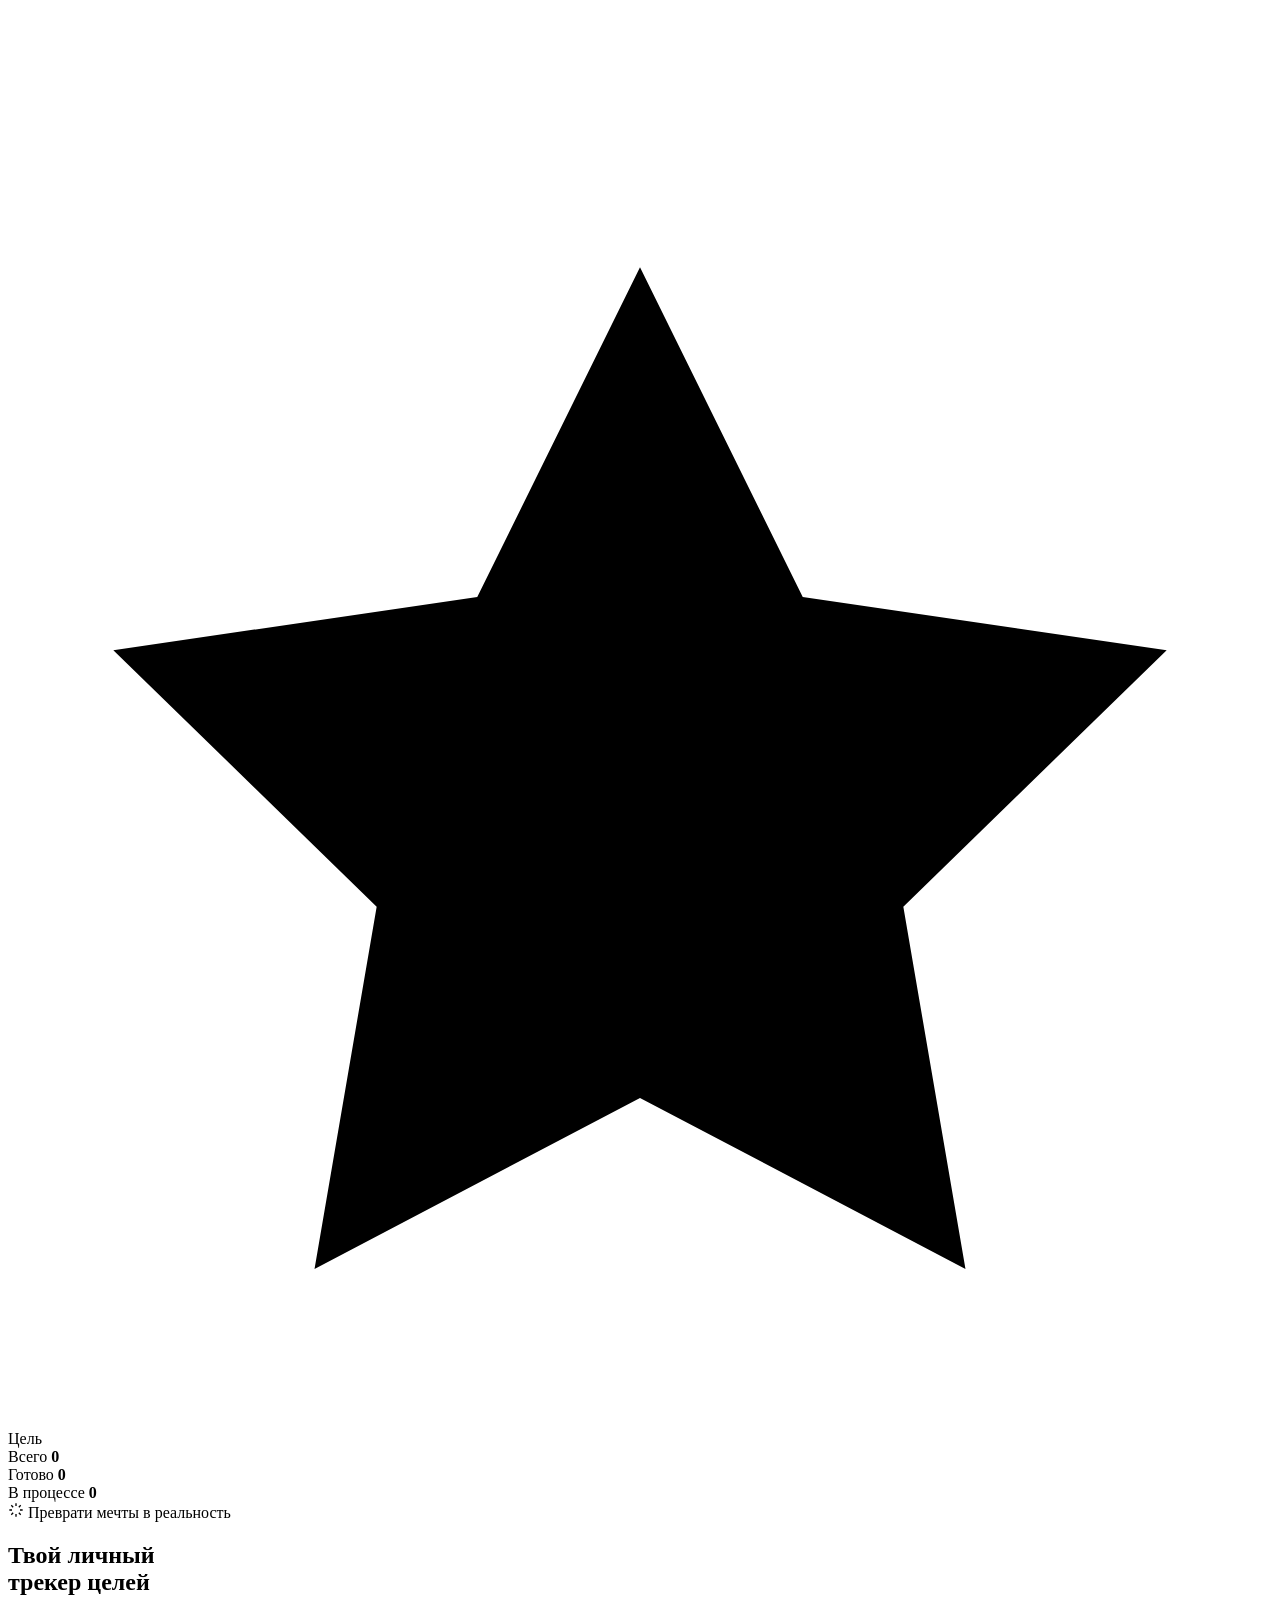
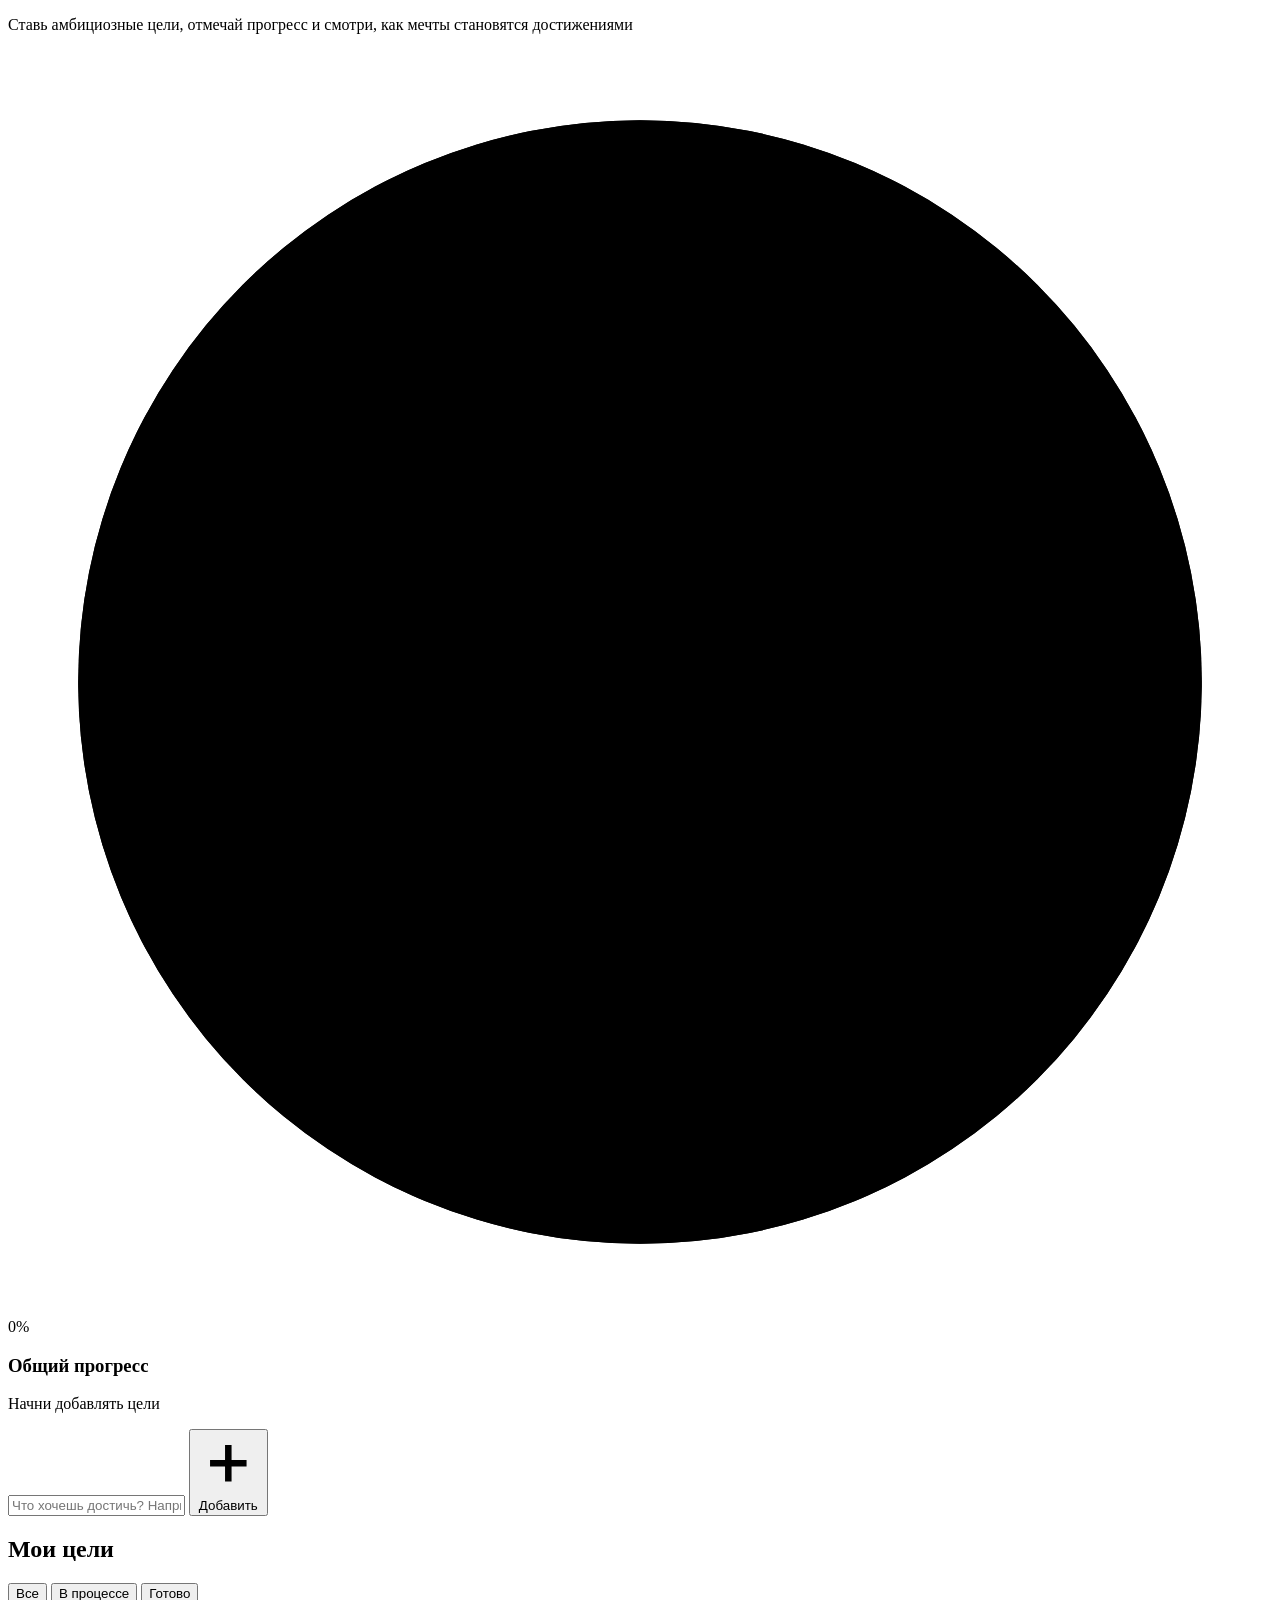
==== commit ce8f74bd: "Update index.html" ====
--- a/index.html
+++ b/index.html
@@ -1,44 +1,93 @@
 <!DOCTYPE html>
 <html lang="ru">
 <head>
-    <meta charset="UTF-8">
-    <meta name="viewport" content="width=device-width, initial-scale=1.0">
-    <title>PanamCode | Разработка ботов и сайтов</title>
-    <link rel="stylesheet" href="style.css">
+  <meta charset="UTF-8" />
+  <meta name="viewport" content="width=device-width, initial-scale=1.0" />
+  <title>Цель — Трекер Мечт</title>
+  <link rel="preconnect" href="https://fonts.googleapis.com">
+  <link rel="preconnect" href="https://fonts.gstatic.com" crossorigin>
+  <link href="https://fonts.googleapis.com/css2?family=Outfit:wght@300;400;500;600;700;800&family=Space+Grotesk:wght@400;500;600;700&display=swap" rel="stylesheet">
+  <link rel="stylesheet" href="css/style.css">
 </head>
 <body>
-    <!-- 3D Фон с градиентом -->
-    <div class="bg-gradient"></div>
+  <div class="bg-gradient"></div>
+  <div class="bg-mesh"></div>
+  <div class="orb orb-1"></div>
+  <div class="orb orb-2"></div>
+  <div class="orb orb-3"></div>
+  <canvas id="confetti"></canvas>
 
-    <div class="container">
-        <!-- Эффект стекла -->
-        <div class="glass-card">
-            <h1>Привет, я <span class="gradient-text">PanamCode</span></h1>
-            <p>Создаю Telegram-ботов на Python, настраиваю хостинг и делаю современные сайты. Быстро, качественно, под ключ.</p>
-            
-            <div class="buttons">
-                <a href="https://t.me/твой_ник" class="btn btn-primary">Написать в Telegram</a>
-                <a href="https://playerok.com/твой_профиль" class="btn btn-secondary">Купить на Playerok</a>
-            </div>
+  <div class="container">
+    <header>
+      <div class="logo">
+        <div class="logo-icon">
+          <svg viewBox="0 0 24 24"><path d="M12 2L15.09 8.26L22 9.27L17 14.14L18.18 21.02L12 17.77L5.82 21.02L7 14.14L2 9.27L8.91 8.26L12 2Z"/></svg>
         </div>
+        Цель
+      </div>
+      <div class="stats-pill">
+        <div><span>Всего</span> <strong id="stat-total">0</strong></div>
+        <div><span>Готово</span> <strong id="stat-done">0</strong></div>
+        <div><span>В процессе</span> <strong id="stat-active">0</strong></div>
+      </div>
+    </header>
 
-        <!-- Блок с услугами -->
-        <div class="services">
-            <div class="service-card glass-card">
-                <h2>🤖 Боты</h2>
-                <p>Разработка ботов любой сложности на Aiogram и Telethon.</p>
-            </div>
-            <div class="service-card glass-card">
-                <h2>🖥 Хостинг</h2>
-                <p>VPS для ботов 24/7. Настройка и запуск под ключ.</p>
-            </div>
-            <div class="service-card glass-card">
-                <h2>💻 Сайты</h2>
-                <p>Современные лендинги с анимациями и адаптивным дизайном.</p>
-            </div>
+    <section class="hero">
+      <div class="hero-badge">
+        <svg width="16" height="16" viewBox="0 0 24 24" fill="none" stroke="currentColor" stroke-width="2"><path d="M12 2v4M12 18v4M4.93 4.93l2.83 2.83M16.24 16.24l2.83 2.83M2 12h4M18 12h4M4.93 19.07l2.83-2.83M16.24 7.76l2.83-2.83"/></svg>
+        Преврати мечты в реальность
+      </div>
+      <h1>Твой личный<br><span class="gradient">трекер целей</span></h1>
+      <p>Ставь амбициозные цели, отмечай прогресс и смотри, как мечты становятся достижениями</p>
+
+      <div class="progress-overview">
+        <div class="progress-card">
+          <div class="ring-wrap">
+            <svg viewBox="0 0 90 90">
+              <defs>
+                <linearGradient id="ringGradient" x1="0%" y1="0%" x2="100%" y2="100%">
+                  <stop offset="0%" stop-color="#7c5cff"/>
+                  <stop offset="50%" stop-color="#00d4ff"/>
+                  <stop offset="100%" stop-color="#ff4d8d"/>
+                </linearGradient>
+              </defs>
+              <circle class="ring-bg" cx="45" cy="45" r="40"/>
+              <circle class="ring-progress" id="progress-ring" cx="45" cy="45" r="40"/>
+            </svg>
+            <div class="ring-text" id="progress-percent">0%</div>
+          </div>
+          <div class="progress-info">
+            <h3>Общий прогресс</h3>
+            <p id="progress-label">Начни добавлять цели</p>
+          </div>
         </div>
+      </div>
+    </section>
+
+    <section class="add-section">
+      <form class="add-form" id="add-form">
+        <input type="text" id="goal-input" placeholder="Что хочешь достичь? Например: Выучить испанский..." autocomplete="off" maxlength="120">
+        <button type="submit" class="add-btn">
+          <svg viewBox="0 0 24 24" fill="none" stroke="currentColor" stroke-width="2.5"><path d="M12 5v14M5 12h14"/></svg>
+          Добавить
+        </button>
+      </form>
+    </section>
+
+    <div class="goals-header">
+      <h2>Мои цели</h2>
+      <div class="filter-tabs">
+        <button class="filter-tab active" data-filter="all">Все</button>
+        <button class="filter-tab" data-filter="active">В процессе</button>
+        <button class="filter-tab" data-filter="done">Готово</button>
+      </div>
     </div>
 
-    <script src="script.js"></script>
+    <div class="goals-grid" id="goals-grid"></div>
+  </div>
+
+  <div class="toast" id="toast"></div>
+
+  <script src="js/app.js"></script>
 </body>
 </html>
